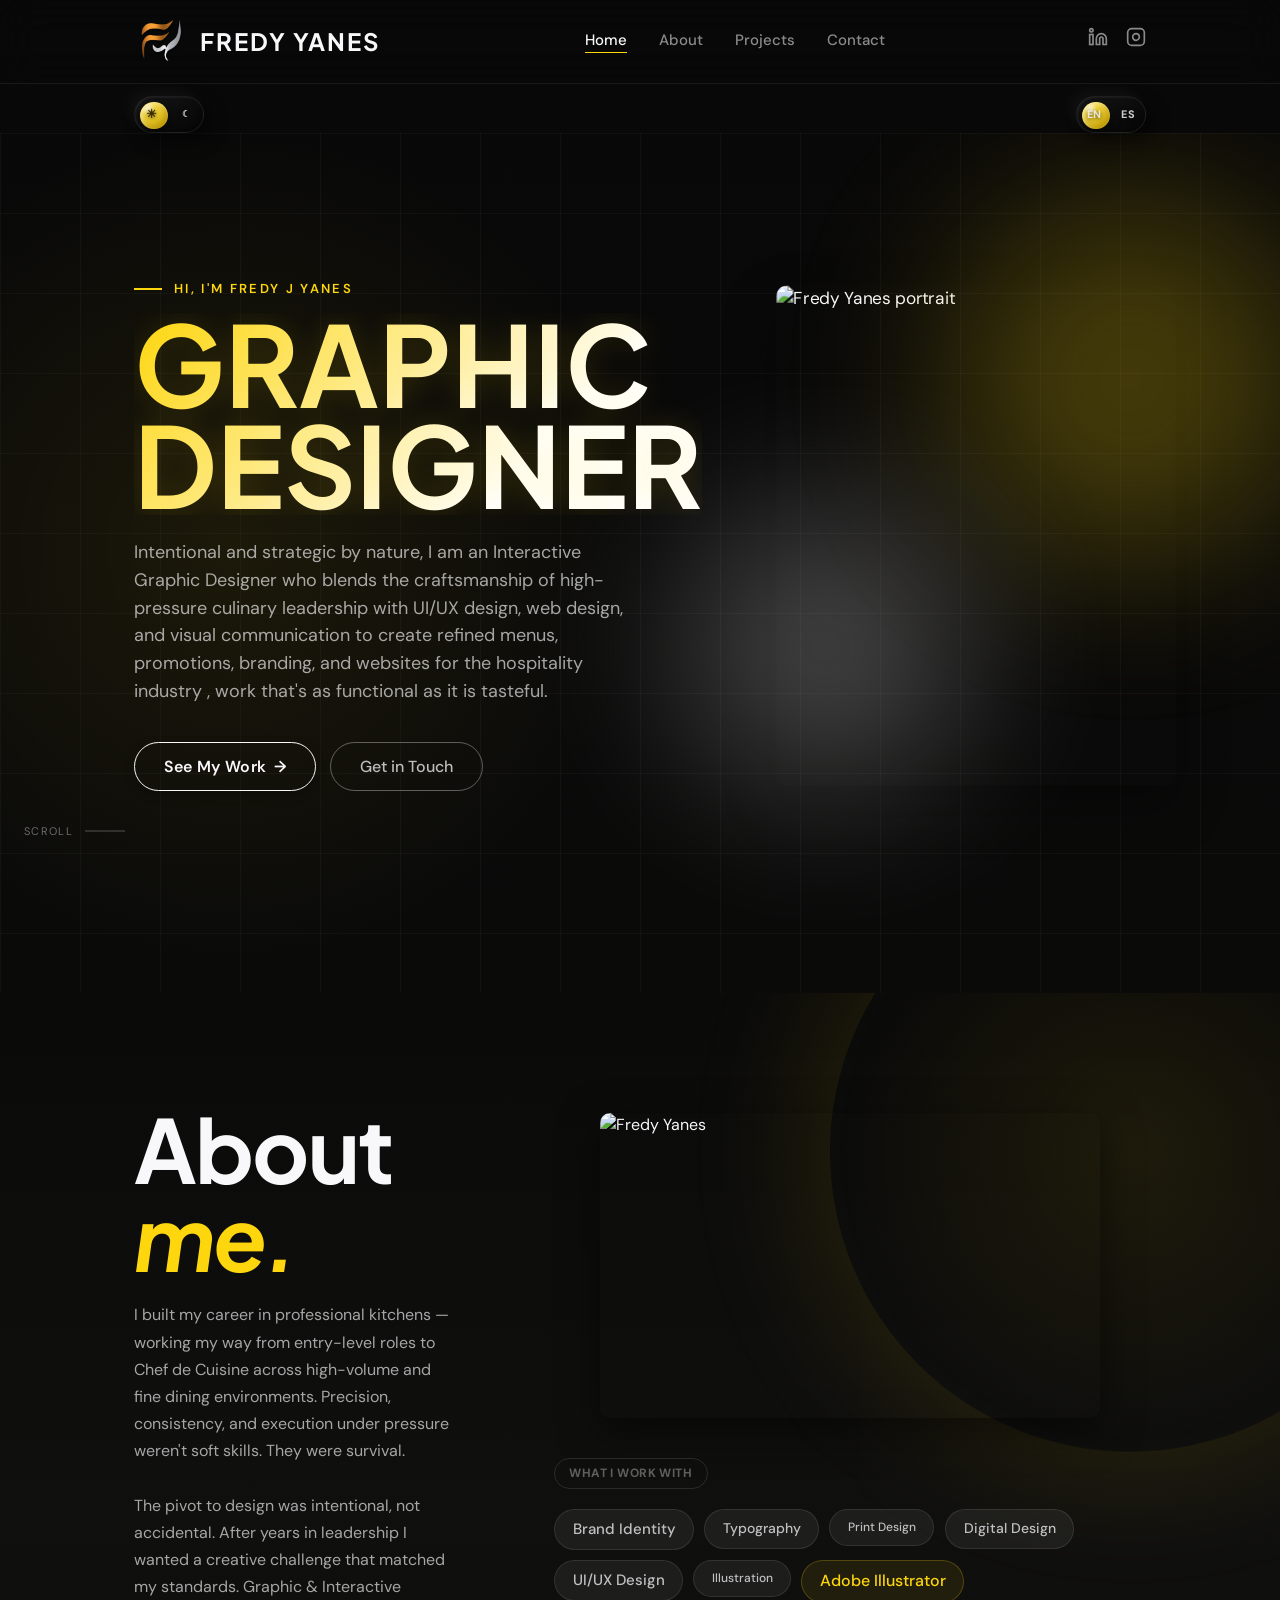
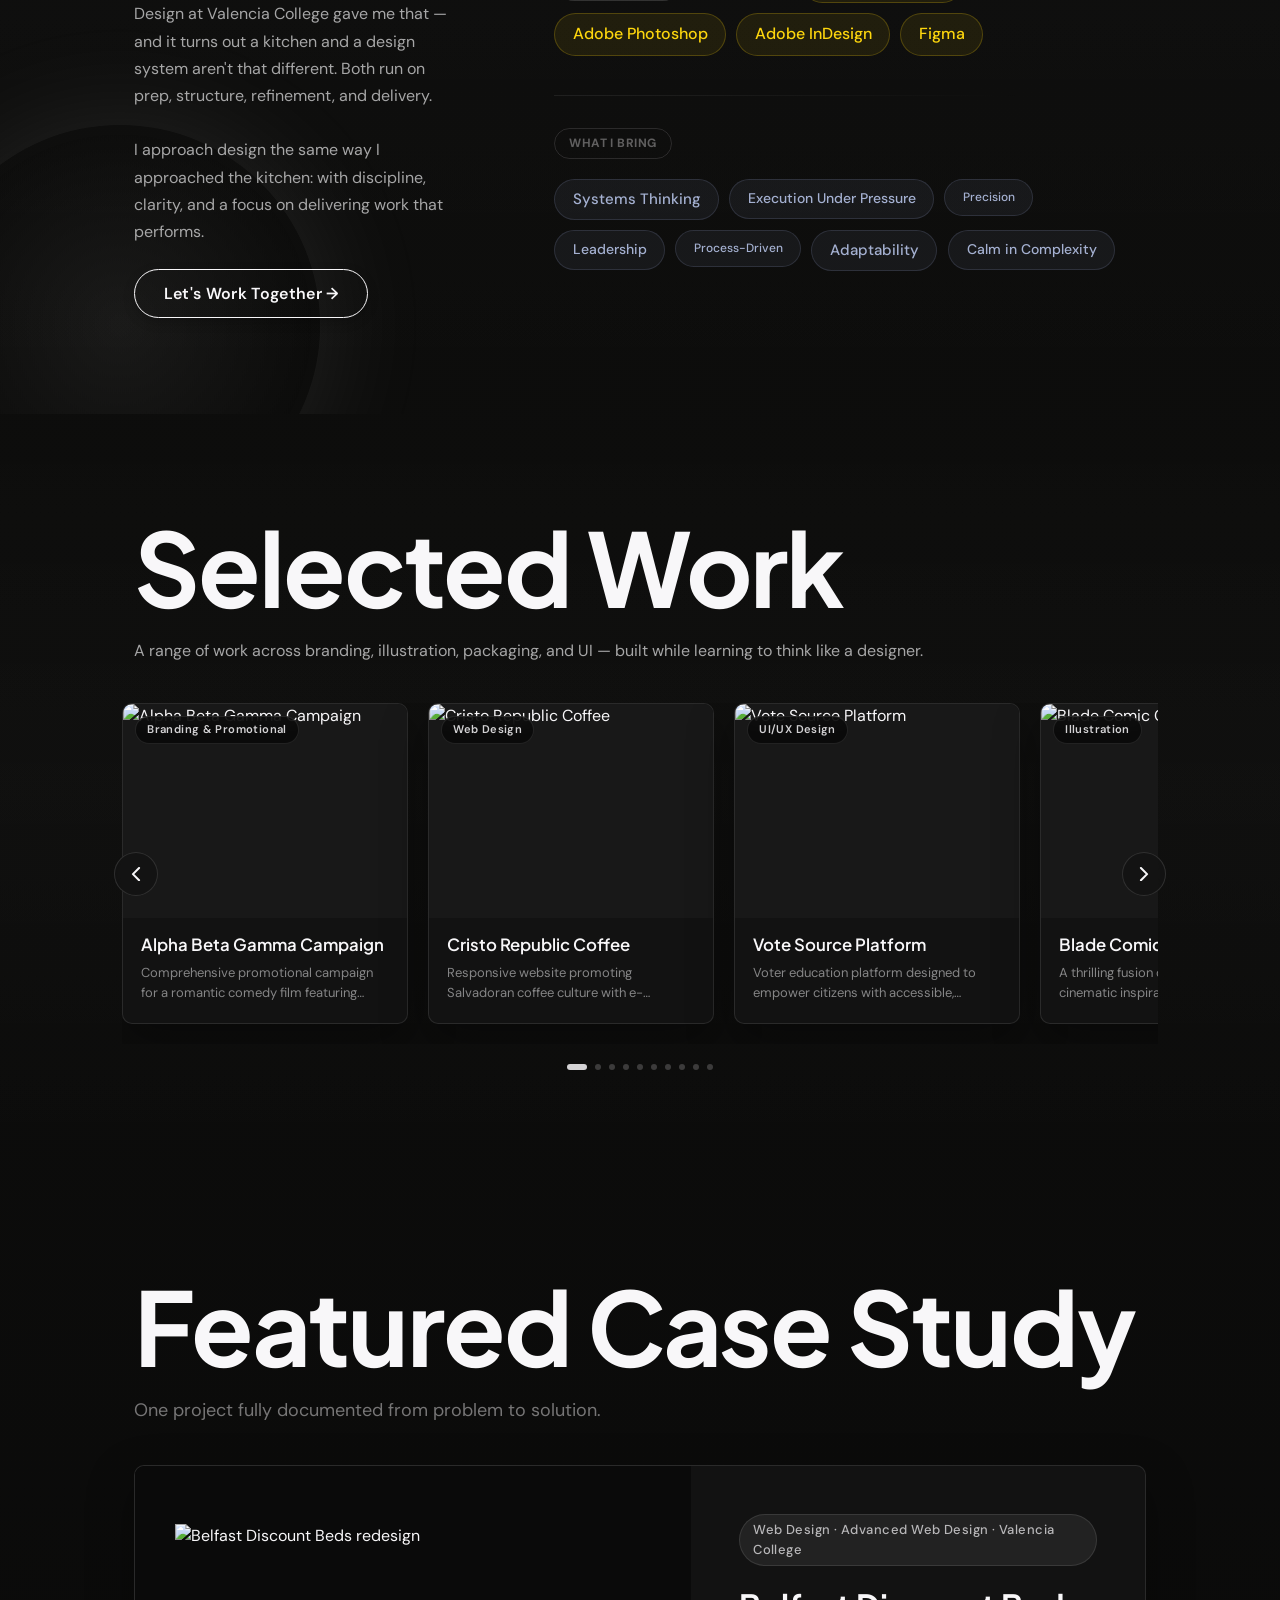
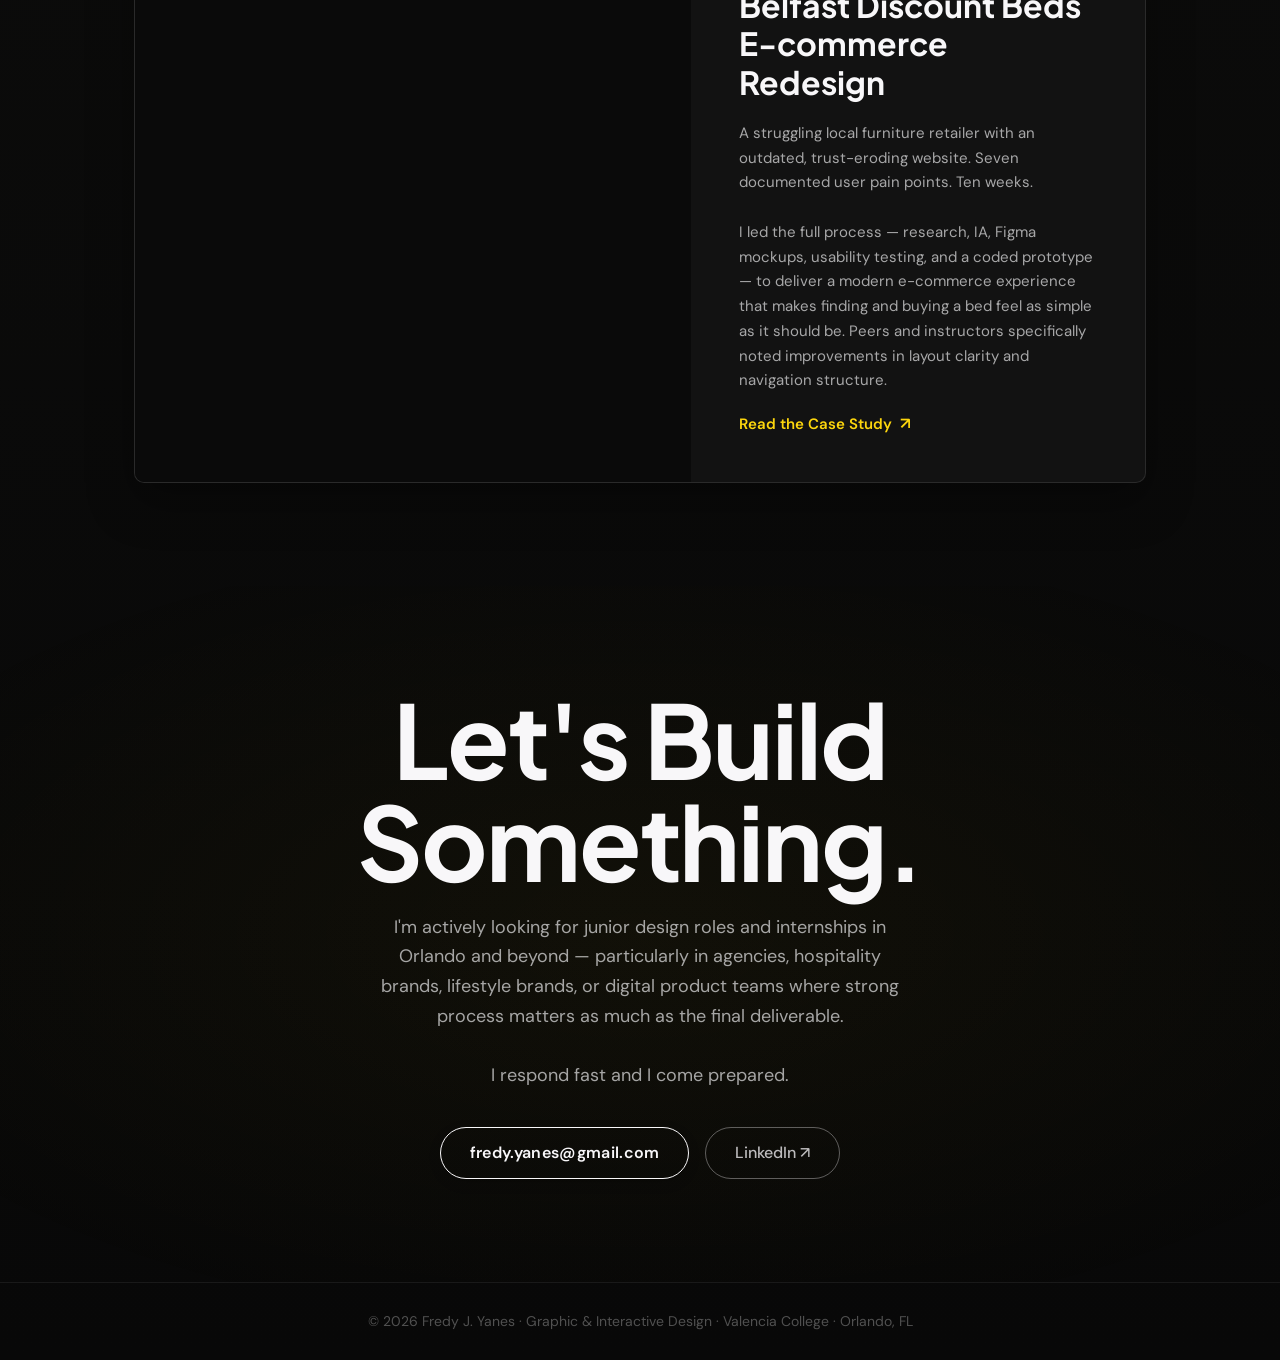
==== index.html @ b04d85e9 "Initial commit" ====
<!DOCTYPE html>
<html lang="en">
<head>
  <meta charset="UTF-8">
  <meta name="viewport" content="width=device-width, initial-scale=1.0">
  <title>Fredy J Yanes – Graphic Designer Portfolio</title>
  <link rel="preconnect" href="https://fonts.googleapis.com">
  <link rel="preconnect" href="https://fonts.gstatic.com" crossorigin>
  <link href="https://fonts.googleapis.com/css2?family=DM+Sans:ital,opsz,wght@0,9..40,100..1000;1,9..40,100..1000&family=Plus+Jakarta+Sans:wght@400;500;600;700&display=swap" rel="stylesheet">
  <link rel="stylesheet" href="style.css">
</head>
<body>
  <div id="app">

    <!-- ===== NAVIGATION ===== -->
    <nav id="main-nav">
      <div class="nav-container">
        <a href="#home" id="logo-btn" class="logo-brand" aria-label="Fredy J Yanes home">
          <img src="images/logo.png" alt="Fredy J Yanes logo">
          <span>Fredy Yanes</span>
        </a>
        <div class="desktop-nav">
          <button data-section="home" class="nav-link active">Home</button>
          <button data-section="about" class="nav-link">About</button>
          <button data-section="projects" class="nav-link">Projects</button>
          <button data-section="contact" class="nav-link">Contact</button>
        </div>
        <div class="nav-icons">
          <a href="https://www.linkedin.com/in/fredyyanes/" target="_blank" rel="noopener" aria-label="LinkedIn">
            <svg width="20" height="20" viewBox="0 0 24 24" fill="none" stroke="currentColor" stroke-width="2"><path d="M16 8a6 6 0 0 1 6 6v7h-4v-7a2 2 0 0 0-2-2 2 2 0 0 0-2 2v7h-4v-7a6 6 0 0 1 6-6z"/><rect x="2" y="9" width="4" height="12"/><circle cx="4" cy="4" r="2"/></svg>
          </a>
          <a href="https://instagram.com" target="_blank" rel="noopener" aria-label="Instagram">
            <svg width="20" height="20" viewBox="0 0 24 24" fill="none" stroke="currentColor" stroke-width="2"><rect x="2" y="2" width="20" height="20" rx="5" ry="5"/><path d="M16 11.37A4 4 0 1 1 12.63 8 4 4 0 0 1 16 11.37z"/><line x1="17.5" y1="6.5" x2="17.51" y2="6.5"/></svg>
          </a>
        </div>
        <button id="mobile-menu-btn" class="mobile-menu-btn" aria-label="Toggle menu">
          <span class="bar"></span><span class="bar"></span><span class="bar"></span>
        </button>
      </div>
      <div id="mobile-menu" class="mobile-menu hidden">
        <button data-section="home" class="mobile-link">Home</button>
        <button data-section="about" class="mobile-link">About</button>
        <button data-section="projects" class="mobile-link">Projects</button>
        <button data-section="contact" class="mobile-link">Contact</button>
      </div>
    </nav>

    <div class="sticky-controls" aria-label="Display settings">
      <button id="theme-toggle" class="theme-toggle" type="button" aria-label="Switch to light mode" aria-pressed="false">
        <span class="theme-icon theme-icon-sun" aria-hidden="true">☀</span>
        <span class="theme-icon theme-icon-moon" aria-hidden="true">☾</span>
      </button>
      <button id="language-toggle" class="language-toggle" type="button" aria-label="Cambiar a español" aria-pressed="false">
        <span class="lang-option lang-en">EN</span>
        <span class="lang-option lang-es">ES</span>
      </button>
    </div>

    <!-- ===== HERO SECTION ===== -->
    <section id="home" class="hero-section">
      <div class="hero-container">
        <div class="hero-text stagger">
          <p class="hero-greeting ">HI, I'M FREDY J YANES</p>
          <h1 class="hero-title ">GRAPHIC<br>DESIGNER</h1>
          <p class="hero-subtitle ">Intentional and strategic by nature, I am an Interactive Graphic Designer who blends the craftsmanship of high-pressure culinary leadership with UI/UX design, web design, and visual communication to create refined menus, promotions, branding, and websites for the hospitality industry , work that's as functional as it is tasteful.</p>
          <div class="hero-buttons ">
            <button class="btn-primary" data-section="projects">See My Work <span class="arrow">→</span></button>
            <button class="btn-secondary" data-section="contact">Get in Touch</button>
          </div>
        </div>

        <div class="hero-image-wrapper">
          <div class="hero-image-frame">
            <img src="https://i.pinimg.com/736x/87/98/06/879806fc557020dca21ae20b62e42371.jpg" alt="Fredy Yanes portrait" class="hero-image parallax-hero">
          </div>
          <div class="hero-deco deco-1"></div>
          <div class="hero-deco deco-2"></div>
        </div>
      </div>
      <div class="scroll-cue">
        <span>scroll</span>
        <div class="scroll-line"></div>
      </div>
    </section>

    <!-- ===== ABOUT SECTION ===== -->
    <section id="about" class="about-section">
      <div class="about-bg-layer layer-1" aria-hidden="true"></div>
      <div class="about-bg-layer layer-2" aria-hidden="true"></div>

      <div class="container about-inner">
        <div class="about-left">
          <h2 class="section-title about-title">About<br><em>me.</em></h2>
          <p class="about-text">I built my career in professional kitchens — working my way from entry-level roles to Chef de Cuisine across high-volume and fine dining environments. Precision, consistency, and execution under pressure weren't soft skills. They were survival.<br><br>The pivot to design was intentional, not accidental. After years in leadership I wanted a creative challenge that matched my standards. Graphic & Interactive Design at Valencia College gave me that — and it turns out a kitchen and a design system aren't that different. Both run on prep, structure, refinement, and delivery.<br><br>I approach design the same way I approached the kitchen: with discipline, clarity, and a focus on delivering work that performs.</p>
          <button class="btn-primary about-cta" data-section="contact">Let's Work Together →</button>
        </div>

        <div class="about-right">
          <!-- New photo added here -->
          <div class="about-photo-wrap">
            <img src="https://i.pinimg.com/736x/60/a0/b9/60a0b9303a64800e0d07b46843311a18.jpg" alt="Fredy Yanes" class="about-photo">
          </div>

          <div class="skills-block" id="tech-skills-block">
            <h3 class="skills-heading">
              <span class="skills-label">What I Work With</span>
            </h3>
            <div class="skills-cloud" id="tech-cloud">
              <span class="tag tag--lg" style="--d:0">Brand Identity</span>
              <span class="tag tag--md" style="--d:1">Typography</span>
              <span class="tag tag--sm" style="--d:2">Print Design</span>
              <span class="tag tag--md" style="--d:3">Digital Design</span>
              <span class="tag tag--lg" style="--d:4">UI/UX Design</span>
              <span class="tag tag--sm" style="--d:5">Illustration</span>
              <span class="tag tag--accent" style="--d:6">Adobe Illustrator</span>
              <span class="tag tag--accent" style="--d:7">Adobe Photoshop</span>
              <span class="tag tag--accent" style="--d:8">Adobe InDesign</span>
              <span class="tag tag--accent" style="--d:9">Figma</span>
            </div>
          </div>

          <div class="skills-divider"></div>

          <div class="skills-block" id="soft-skills-block">
            <h3 class="skills-heading">
              <span class="skills-label">What I Bring</span>
            </h3>
            <div class="skills-cloud" id="soft-cloud">
              <span class="tag tag--soft tag--lg" style="--d:0">Systems Thinking</span>
              <span class="tag tag--soft tag--md" style="--d:1">Execution Under Pressure</span>
              <span class="tag tag--soft tag--sm" style="--d:2">Precision</span>
              <span class="tag tag--soft tag--md" style="--d:3">Leadership</span>
              <span class="tag tag--soft tag--sm" style="--d:4">Process-Driven</span>
              <span class="tag tag--soft tag--lg" style="--d:5">Adaptability</span>
              <span class="tag tag--soft tag--md" style="--d:6">Calm in Complexity</span>
            </div>
          </div>
        </div>
      </div>
    </section>

    <!-- ===== MORE PROJECTS SLIDER ===== -->
    <section id="more-projects" class="more-projects-section">
      <div class="container">
        <div class="more-header">
          <h2 class="section-title">Selected Work</h2>
          <p class="more-subtitle">A range of work across branding, illustration, packaging, and UI — built while learning to think like a designer.</p>
        </div>
        <div class="slider-wrapper">
          <button id="slider-prev" class="slider-arrow prev" aria-label="Scroll left">
            <svg width="14" height="14" viewBox="0 0 7 12" fill="none"><path d="M6.12425 11.3736L0.874892 6.12425L6.12425 0.874892" stroke="currentColor" stroke-width="1.75" stroke-linecap="round" stroke-linejoin="round"/></svg>
          </button>
          <div id="slider" class="slider"></div>
          <button id="slider-next" class="slider-arrow next" aria-label="Scroll right">
            <svg width="14" height="14" viewBox="0 0 7 12" fill="none"><path d="M0.874892 11.3736L6.12425 6.12425L0.874892 0.874892" stroke="currentColor" stroke-width="1.75" stroke-linecap="round" stroke-linejoin="round"/></svg>
          </button>
        </div>
        <div id="slider-dots" class="slider-dots"></div>
      </div>
    </section>

    <!-- ===== FEATURED PROJECT ===== -->
    <section id="projects" class="featured-section">
      <div class="container">
        <div class="featured-header">
          <h2 class="section-title">Featured Case Study</h2>
          <p class="featured-subtitle">One project fully documented from problem to solution.</p>
        </div>
        <div class="featured-card">
          <div class="featured-image">
            <img src="https://cdn.myportfolio.com/3b674604-b9ac-4701-bc24-d881b2abd8fb/c2b02629-40fe-4a4d-b185-cddba0625d0e_rw_1920.jpg?h=7a38bbbe6a01d509242cad57711c9619" alt="Belfast Discount Beds redesign" class="featured-img">
          </div>
          <div class="featured-info">
            <span class="badge">Web Design · Advanced Web Design · Valencia College</span>
            <h3 class="project-title">Belfast Discount Beds<br>E-commerce Redesign</h3>
            <p class="project-desc">A struggling local furniture retailer with an outdated, trust-eroding website. Seven documented user pain points. Ten weeks.<br><br>I led the full process — research, IA, Figma mockups, usability testing, and a coded prototype — to deliver a modern e-commerce experience that makes finding and buying a bed feel as simple as it should be. Peers and instructors specifically noted improvements in layout clarity and navigation structure.</p>
            <button id="view-project-btn" class="view-project-link">Read the Case Study <span class="external-icon">↗</span></button>
          </div>
        </div>
      </div>
    </section>

    <!-- ===== CONTACT ===== -->
    <section id="contact" class="contact-section">
      <div class="container contact-content">
        <h2 class="section-title">Let's Build Something.</h2>
        <p class="contact-text">I'm actively looking for junior design roles and internships in Orlando and beyond — particularly in agencies, hospitality brands, lifestyle brands, or digital product teams where strong process matters as much as the final deliverable.<br><br>I respond fast and I come prepared.</p>
        <div class="contact-buttons">
          <a href="mailto:fredy.yanes@gmail.com" class="btn-primary">fredy.yanes@gmail.com</a>
          <a href="https://www.linkedin.com/in/fredyyanes/" target="_blank" rel="noopener" class="btn-secondary">LinkedIn ↗</a>
        </div>
      </div>
    </section>

    <!-- ===== FOOTER ===== -->
    <footer class="footer">
      <p>© 2026 Fredy J. Yanes · Graphic & Interactive Design · Valencia College · Orlando, FL</p>
    </footer>
  </div>

  <!-- ===== MORE PROJECTS MODAL ===== -->
  <div id="project-modal" class="modal-overlay hidden">
    <div class="modal-content">
      <button id="modal-close" class="modal-close" aria-label="Close modal">✕</button>
      <img id="modal-image" src="" alt="" class="modal-image">
      <div class="modal-body">
        <span id="modal-category" class="badge"></span>
        <h2 id="modal-title" class="modal-title"></h2>
        <p id="modal-description" class="modal-desc"></p>
        <div id="modal-details" class="modal-details"></div>
      </div>
    </div>
  </div>

  <!-- ===== PROJECT DETAIL (Case Study) ===== -->
  <div id="project-detail" class="detail-overlay hidden">
    <div class="detail-container">
      <nav id="detail-nav" class="detail-nav">
        <div class="detail-nav-inner">
          <button id="detail-back" class="detail-back">
            <svg width="16" height="16" viewBox="0 0 24 24" fill="none" stroke="currentColor" stroke-width="2.5"><path d="M19 12H5M12 5l-7 7 7 7"/></svg>
            Back
          </button>
          <div class="detail-nav-links" id="detail-nav-links">
            <button class="detail-nav-btn active" data-detail-section="overview">Overview</button>
            <button class="detail-nav-btn" data-detail-section="problem">Problem</button>
            <button class="detail-nav-btn" data-detail-section="research">Research</button>
            <button class="detail-nav-btn" data-detail-section="users">Users</button>
            <button class="detail-nav-btn" data-detail-section="roles">Roles</button>
            <button class="detail-nav-btn" data-detail-section="scope">Scope</button>
            <button class="detail-nav-btn" data-detail-section="process">Process</button>
            <button class="detail-nav-btn" data-detail-section="outcome">Outcome</button>
          </div>
          <div class="detail-nav-right">
            <div class="detail-progress-wrap">
              <div class="detail-progress-bar" id="detail-progress-bar"></div>
            </div>
            <button id="detail-mobile-menu-btn" class="detail-hamburger" aria-label="Toggle menu">
              <span></span><span></span><span></span>
            </button>
          </div>
        </div>
        <div id="detail-mobile-menu" class="detail-mobile-menu hidden">
          <button data-detail-section="overview" class="detail-mobile-link">Overview</button>
          <button data-detail-section="problem" class="detail-mobile-link">Problem</button>
          <button data-detail-section="research" class="detail-mobile-link">Research</button>
          <button data-detail-section="users" class="detail-mobile-link">Users & Audience</button>
          <button data-detail-section="roles" class="detail-mobile-link">Roles & Responsibilities</button>
          <button data-detail-section="scope" class="detail-mobile-link">Scope & Constraints</button>
          <button data-detail-section="process" class="detail-mobile-link">Process & Actions</button>
          <button data-detail-section="outcome" class="detail-mobile-link">Outcome & Takeaways</button>
        </div>
      </nav>
      <main id="detail-main" class="detail-main"></main>
      <button id="scroll-top-btn" class="scroll-top-btn hidden" aria-label="Scroll to top">↑</button>
    </div>
  </div>

  <!-- ===== LIGHTBOX ===== -->
  <div id="lightbox" class="lightbox hidden">
    <button id="lightbox-close" class="lightbox-close" aria-label="Close lightbox">✕</button>
    <img id="lightbox-img" src="" alt="">
    <p class="lightbox-hint">Click outside or press ESC to close</p>
  </div>

  <script src="script.js"></script>
</body>
</html>
---- style.css ----
/* ============================================================
   RESET & BASE
   ============================================================ */
*, *::before, *::after { box-sizing: border-box; margin: 0; padding: 0; }
html { scroll-behavior: smooth; }
body {
  --text: #f8f7f9;
  --muted: rgba(248,247,249,0.65);
  --muted-soft: rgba(248,247,249,0.55);
  --muted-faint: rgba(248,247,249,0.35);
  --accent: #FDD60D;
  font-family: 'DM Sans', sans-serif;
  background: #080808;
  color: #f8f7f9;
  line-height: 1.55;
  overflow-x: hidden;
  transition: background 0.3s ease, color 0.3s ease;
}
img { max-width: 100%; height: auto; display: block; }
button { cursor: pointer; font-family: inherit; background: none; border: none; color: inherit; }
a { color: inherit; text-decoration: none; }
.hidden { display: none !important; }
.container { max-width: 1060px; margin: 0 auto; padding: 0 24px; }

/* ============================================================
   TYPOGRAPHY
   ============================================================ */
.section-title {
  font-family: 'Plus Jakarta Sans', sans-serif;
  font-size: clamp(2.75rem, 8vw, 6.5rem);
  font-weight: 700;
  letter-spacing: -0.02em;
  line-height: 1;
  margin-bottom: 1.25rem;
}

/* ============================================================
   BUTTONS
   ============================================================ */
.btn-primary {
  display: inline-flex; align-items: center; gap: 0.5rem;
  border: 1.5px solid #f8f7f9; border-radius: 100px;
  padding: 0.8rem 1.8rem; font-size: 1rem; font-weight: 600;
  letter-spacing: 0.02em;
  transition: all 0.3s cubic-bezier(0.23, 1, 0.32, 1);
  box-shadow: 0 4px 12px rgba(0,0,0,0.2);
}
.btn-primary:hover {
  background: #FDD60D; color: #080808; border-color: #FDD60D;
  transform: translateY(-2px);
  box-shadow: 0 8px 24px rgba(253, 214, 13, 0.25);
}
.btn-secondary {
  display: inline-flex; align-items: center; gap: 0.5rem;
  border: 1.5px solid rgba(248,247,249,0.35); border-radius: 100px;
  padding: 0.8rem 1.8rem; font-size: 1rem; font-weight: 500;
  color: rgba(248,247,249,0.75);
  transition: all 0.3s cubic-bezier(0.23, 1, 0.32, 1);
}
.btn-secondary:hover {
  border-color: #f8f7f9; color: #f8f7f9;
  transform: translateY(-1px);
  box-shadow: 0 8px 24px rgba(255,255,255,0.08);
}

.glow {
  --glow-line-color: #fff;
  --glow-line-thickness: 2px;
  --glow-line-length: 20;
  --glow-blur-color: #fff;
  --glow-blur-size: 10px;
  --animation-speed: 1200ms;
  --container-offset: 100px;
  --glow-outset: 2px;
  --glow-outset-double: 4px;
  position: relative;
  overflow: visible;
}

.glow-container {
  pointer-events: none;
  position: absolute;
  inset: calc(var(--container-offset) / -2);
  width: calc(100% + var(--container-offset));
  height: calc(100% + var(--container-offset));
  opacity: 0;
  overflow: visible;
}

.glow-blur,
.glow-line {
  width: calc(100% - var(--container-offset) + var(--glow-outset-double));
  height: calc(100% - var(--container-offset) + var(--glow-outset-double));
  x: calc((var(--container-offset) / 2) - var(--glow-outset));
  y: calc((var(--container-offset) / 2) - var(--glow-outset));
  fill: transparent;
  stroke: black;
  stroke-width: 5px;
  stroke-dasharray: var(--glow-line-length) calc(50 - var(--glow-line-length));
}

.glow-blur {
  filter: blur(var(--glow-blur-size));
  stroke: var(--glow-blur-color);
  stroke-width: calc(var(--glow-blur-size) * 0.8);
}

.glow-line {
  stroke: var(--glow-line-color);
  stroke-width: var(--glow-line-thickness);
}

.glow:is(:hover, :focus) .glow-blur,
.glow:is(:hover, :focus) .glow-line,
.glow:focus-visible .glow-blur,
.glow:focus-visible .glow-line {
  stroke-dashoffset: -80px;
  transition: stroke-dashoffset var(--animation-speed) ease-in, stroke-dasharray var(--animation-speed) ease-in;
}

.glow:is(:hover, :focus) .glow-container,
.glow:focus-visible .glow-container {
  animation: glow-visibility var(--animation-speed) ease-in;
}

@keyframes glow-visibility {
  0%, 100% { opacity: 0; }
  25%, 75% { opacity: 1; }
}

/* ============================================================
   NAVIGATION (glassmorphism + shrink on scroll)
   ============================================================ */
#main-nav {
  position: sticky; top: 0; z-index: 1000;
  background: rgba(8,8,8,0.75);
  backdrop-filter: blur(20px) saturate(180%);
  -webkit-backdrop-filter: blur(20px) saturate(180%);
  border-bottom: 1px solid rgba(255,255,255,0.07);
  transition: padding 0.35s cubic-bezier(0.23, 1, 0.32, 1),
              background 0.35s;
  padding: 0.9rem 0;
}
#main-nav.nav-scrolled {
  padding: 0.4rem 0;
  background: rgba(8,8,8,0.9);
  box-shadow: 0 4px 20px rgba(0,0,0,0.3);
}
.nav-container {
  display: flex; align-items: center; justify-content: space-between;
  max-width: 1060px; margin: 0 auto; padding: 0 24px;
}
.logo-brand {
  display: inline-flex; align-items: center; gap: 0.75rem;
  color: #f8f7f9; transition: transform 0.25s ease;
}
.logo-brand:hover { transform: translateY(-1px); }
.logo-brand img {
  width: 54px; height: 54px; object-fit: contain;
  border-radius: 0.35rem; padding: 2px;
  background: transparent;
}
.logo-brand span {
  font-size: 1.5rem; font-weight: 700; letter-spacing: 0.08em;
  text-transform: uppercase;
  font-family: 'Plus Jakarta Sans', sans-serif;
  color: #f8f7f9;
  transition: font-size 0.35s;
}
.nav-scrolled .logo-brand span { font-size: 1.4rem; }
.desktop-nav { display: flex; gap: 2rem; }
.nav-link {
  font-size: 0.9375rem; font-weight: 500;
  color: rgba(248,247,249,0.55);
  transition: color 0.25s;
  padding-bottom: 2px;
  border-bottom: 1.5px solid transparent;
}
.nav-link:hover { color: rgba(248,247,249,0.9); }
.nav-link.active { color: #f8f7f9; border-bottom-color: #FDD60D; }
.nav-icons { display: flex; gap: 1.1rem; align-items: center; }
.nav-icons a { color: rgba(248,247,249,0.55); transition: color 0.25s; }
.nav-icons a:hover { color: #f8f7f9; }

.sticky-controls {
  position: sticky;
  top: 4.25rem;
  z-index: 990;
  max-width: 1060px;
  margin: 0 auto;
  padding: 0.75rem 24px 0;
  display: flex;
  justify-content: space-between;
  pointer-events: none;
}

.theme-toggle,
.language-toggle {
  position: relative;
  width: 3.2rem;
  height: 1.75rem;
  border-radius: 100px;
  border: 1px solid rgba(248,247,249,0.18);
  background: rgba(248,247,249,0.08);
  color: #f8f7f9;
  display: inline-flex;
  align-items: center;
  justify-content: space-between;
  padding: 0 0.45rem;
  transition: border-color 0.25s, background 0.25s, color 0.25s;
  pointer-events: auto;
  box-shadow: 0 8px 24px rgba(0,0,0,0.18);
}
.theme-toggle::after,
.language-toggle::after {
  content: '';
  position: absolute;
  top: 3px;
  left: 3px;
  width: calc(1.75rem - 6px);
  height: calc(1.75rem - 6px);
  border-radius: 50%;
  background: #FDD60D;
  box-shadow: 0 4px 14px rgba(253,214,13,0.35);
  transition: transform 0.25s ease, background 0.25s ease;
}
.theme-toggle:hover,
.language-toggle:hover {
  border-color: rgba(253,214,13,0.5);
  background: rgba(253,214,13,0.12);
}
.theme-icon,
.lang-option {
  position: relative;
  z-index: 1;
  font-size: 0.72rem;
  font-weight: 700;
  line-height: 1;
}
.theme-icon-moon {
  font-size: 0.58rem;
}
.language-toggle {
  width: 3.65rem;
}
.language-toggle::after {
  width: calc(1.82rem - 6px);
}
.lang-option {
  font-size: 0.68rem;
  letter-spacing: 0.04em;
}
.language-toggle.is-spanish::after {
  transform: translateX(1.82rem);
}

.mobile-menu-btn { display: none; flex-direction: column; gap: 5px; padding: 4px; border-radius: 6px; }
.mobile-menu-btn .bar { width: 22px; height: 1.5px; background: #f8f7f9; transition: all 0.3s; display: block; }
.mobile-menu { background: rgba(8,8,8,0.97); border-top: 1px solid rgba(255,255,255,0.07); padding: 0.5rem 0 1rem; }
.mobile-link { display: block; width: 100%; text-align: left; padding: 0.75rem 24px; font-size: 1rem; font-weight: 500; color: rgba(248,247,249,0.65); border-bottom: 1px solid rgba(255,255,255,0.06); transition: color 0.2s, padding-left 0.2s; }
.mobile-link:hover { color: #FDD60D; padding-left: 30px; }

@media (max-width: 768px) {
  .desktop-nav, .nav-icons { display: none; }
  .mobile-menu-btn { display: flex; }
  .logo-brand span { font-size: 0.9rem; }
  .logo-brand img { width: 48px; height: 48px; }
}

/* ============================================================
   HERO – full viewport + moving grid background + advanced parallax
   ============================================================ */
.hero-section {
  min-height: 100vh;
  display: flex;
  flex-direction: column;
  justify-content: center;
  position: relative;
  overflow: hidden;
  padding-bottom: 2rem;
}

/* Moving grid background */
.hero-section::before {
  content: '';
  position: absolute;
  inset: 0;
  background-image:
    linear-gradient(rgba(255,255,255,0.03) 1px, transparent 1px),
    linear-gradient(90deg, rgba(255,255,255,0.03) 1px, transparent 1px);
  background-size: 80px 80px;
  animation: gridMove 25s linear infinite;
  pointer-events: none;
  z-index: 0;
}
@keyframes gridMove {
  0% { transform: translate(0, 0); }
  100% { transform: translate(80px, 80px); }
}

.hero-container {
  position: relative;
  z-index: 2;
  max-width: 1060px;
  margin: 0 auto;
  padding: 0 24px;
  display: grid;
  grid-template-columns: 1fr 420px;
  gap: 4rem;
  align-items: center;
}

/* Text */
.hero-text { position: relative; z-index: 3; }

.hero-greeting {
  font-size: 0.8125rem; font-weight: 600;
  letter-spacing: 0.18em; text-transform: uppercase;
  color: #FDD60D;
  margin-bottom: 0.875rem;
  display: flex; align-items: center; gap: 0.75rem;
}
.hero-greeting::before {
  content: '';
  display: inline-block; width: 28px; height: 1.5px; background: #FDD60D;
}

.hero-title {
  font-family: 'Plus Jakarta Sans', sans-serif;
  font-size: clamp(4rem, 10vw, 7rem);
  line-height: 0.9;
  font-weight: 700;
  letter-spacing: -0.03em;
  margin-bottom: 1.5rem;
  background: linear-gradient(135deg, #FDD60D 0%, #fff 70%);
  -webkit-background-clip: text;
  -webkit-text-fill-color: transparent;
  background-clip: text;
  text-shadow: 0 0 30px rgba(253,214,13,0.15);
  overflow: hidden;
  transform: translateX(0);
  will-change: transform;
  transition: transform 0.05s ease-out;
}

.hero-subtitle {
  font-size: 1.125rem;
  color: rgba(248,247,249,0.55);
  margin-bottom: 2.25rem;
  font-weight: 400;
  max-width: 500px;
}

.hero-buttons { display: flex; flex-wrap: wrap; gap: 0.875rem; }

/* Hero image wrapper with parallax */
.hero-image-wrapper {
  position: relative;
  display: flex;
  align-items: center;
  justify-content: center;
  z-index: 2;
}
.hero-image-frame {
  width: 100%;
  max-width: 380px;
  border-radius: 20px;
  overflow: visible;
}
.hero-image {
  width: 100%;
  aspect-ratio: 4 / 5;
  object-fit: cover;
  object-position: center 15%;
  border-radius: 20px;
  display: block;
  transform: scale(1.08);
  transition: transform 0.2s ease-out;
  will-change: transform;
  box-shadow: 0 25px 50px -12px rgba(0, 0, 0, 0.6);
}

/* Decorative blobs – now parallax layers */
.hero-deco {
  position: absolute;
  border-radius: 50%;
  pointer-events: none;
  filter: blur(80px);
  opacity: 0.25;
  will-change: transform;
  transition: opacity 0.3s ease;
}
.deco-1 {
  width: 350px; height: 350px;
  background: #FDD60D;
  top: -100px; right: -120px;
  box-shadow: 0 0 120px rgba(253, 214, 13, 0.4);
}
.deco-2 {
  width: 280px; height: 280px;
  background: #f8f7f9;
  bottom: -20px; left: -80px;
  box-shadow: 0 0 100px rgba(248, 247, 249, 0.3);
}

/* scroll cue – golden accent */
.scroll-cue {
  display: flex; align-items: center; gap: 0.75rem;
  margin-top: 2rem;
  padding-left: 24px;
  color: rgba(248,247,249,0.4);
  font-size: 0.6875rem; letter-spacing: 0.12em; text-transform: uppercase;
  z-index: 3;
}
.scroll-line {
  width: 40px; height: 1.5px;
  background: rgba(248,247,249,0.15);
  position: relative; overflow: hidden;
}
.scroll-line::after {
  content: '';
  position: absolute; left: -100%; top: 0;
  width: 100%; height: 100%;
  background: #FDD60D;
  animation: scrollPulse 2s ease-in-out infinite;
}
@keyframes scrollPulse {
  0%   { left: -100%; }
  50%  { left: 0%; }
  100% { left: 100%; }
}

/* Stagger animations – smoother */
.stagger > * {
  opacity: 0;
  transform: translateY(30px);
  animation: revealStagger 0.9s cubic-bezier(0.23, 1, 0.32, 1) forwards;
}
.stagger > *:nth-child(1) { animation-delay: 0.1s; }
.stagger > *:nth-child(2) { animation-delay: 0.25s; }
.stagger > *:nth-child(3) { animation-delay: 0.4s; }
.stagger > *:nth-child(4) { animation-delay: 0.55s; }
.stagger > *:nth-child(5) { animation-delay: 0.7s; }

@keyframes revealStagger {
  to {
    opacity: 1;
    transform: translateY(0);
  }
}

/* H1 Sliding Animation on Scroll */
@keyframes slideIn {
  0% { transform: translateX(-100%); opacity: 0; }
  100% { transform: translateX(0); opacity: 1; }
}

@keyframes slideOut {
  0% { transform: translateX(0); opacity: 1; }
  100% { transform: translateX(100%); opacity: 0; }
}

@media (max-width: 820px) {
  .hero-container {
    grid-template-columns: 1fr;
    gap: 2rem;
    text-align: center;
  }
  .hero-greeting { justify-content: center; }
  .hero-buttons { justify-content: center; }
  .hero-title { font-size: clamp(3rem, 10vw, 5rem); }
  .hero-image-frame { max-width: 300px; margin: 0 auto; }
  .scroll-cue { justify-content: center; padding-left: 0; }
}

/* ============================================================
   ABOUT SECTION (unchanged except photo sizing)
   ============================================================ */
.about-section {
  position: relative;
  padding: 7rem 0 6rem;
  overflow: hidden;
}
.about-bg-layer {
  position: absolute;
  border-radius: 50%;
  pointer-events: none;
  will-change: transform;
  transition: opacity 0.3s ease;
}
.layer-1 {
  width: 600px; height: 600px;
  background: radial-gradient(circle, rgba(253,214,13,0.08) 0%, transparent 70%);
  top: -100px; right: -150px;
  box-shadow: 0 0 150px rgba(253, 214, 13, 0.15);
}
.layer-2 {
  width: 400px; height: 400px;
  background: radial-gradient(circle, rgba(248,247,249,0.06) 0%, transparent 70%);
  bottom: -80px; left: -80px;
  box-shadow: 0 0 120px rgba(248, 247, 249, 0.1);
}
.about-inner {
  display: grid;
  grid-template-columns: 340px 1fr;
  gap: 5rem;
  align-items: start;
  position: relative; z-index: 1;
}
.about-left { position: sticky; top: 100px; }
.about-title { font-size: clamp(3rem, 7vw, 5.5rem); line-height: 1; margin-bottom: 1.25rem; }
.about-title em { font-style: italic; color: #FDD60D; }
.about-text { font-size: 1rem; line-height: 1.7; color: rgba(248,247,249,0.6); max-width: 320px; }
.about-right { padding-top: 0.5rem; }

.about-photo-wrap { margin-bottom: 2.5rem; display: flex; justify-content: center; }
.about-photo {
  width: 500px;
  height: 305px;
  object-fit: cover;
  border-radius: 16px;
  box-shadow: 0 12px 40px rgba(0,0,0,0.5);
  transition: transform 0.3s, box-shadow 0.3s;
}
.about-photo:hover {
  transform: scale(1.02);
  box-shadow: 0 16px 48px rgba(253,214,13,0.15);
}

.skills-block { margin-bottom: 2.5rem; }
.skills-heading { display: flex; align-items: center; gap: 0.75rem; margin-bottom: 1.25rem; }
.skills-label {
  font-size: 0.75rem; font-weight: 700; letter-spacing: 0.14em; text-transform: uppercase;
  color: rgba(248,247,249,0.35); padding: 0.3rem 0.9rem;
  border: 1px solid rgba(248,247,249,0.12); border-radius: 100px;
}
.skills-divider { height: 1px; background: linear-gradient(90deg, rgba(255,255,255,0.08) 0%, transparent 80%); margin: 2rem 0; }
.skills-cloud { display: flex; flex-wrap: wrap; gap: 0.625rem; align-items: flex-start; }

.tag {
  display: inline-flex; align-items: center; padding: 0.5rem 1.1rem; border-radius: 100px;
  font-weight: 500; cursor: default;
  transition: transform 0.3s cubic-bezier(0.34,1.56,0.64,1), background 0.3s, border-color 0.3s, color 0.3s, box-shadow 0.3s;
  opacity: 0; transform: translateY(12px);
  animation: tagIn 0.4s cubic-bezier(0.34,1.56,0.64,1) forwards;
  animation-delay: calc(var(--d, 0) * 60ms + 200ms);
  will-change: transform;
}
@keyframes tagIn { to { opacity: 1; transform: translateY(0); } }
.tag:hover { transform: translateY(-4px) scale(1.05) !important; z-index: 2; box-shadow: 0 8px 20px rgba(0,0,0,0.3); }
.tag--sm  { font-size: 0.75rem; }
.tag--md  { font-size: 0.875rem; }
.tag--lg  { font-size: 0.9375rem; }
.tag:not(.tag--accent):not(.tag--soft) {
  background: rgba(248,247,249,0.06); border: 1px solid rgba(248,247,249,0.1); color: rgba(248,247,249,0.75);
}
.tag:not(.tag--accent):not(.tag--soft):hover { background: rgba(248,247,249,0.12); border-color: rgba(248,247,249,0.25); color: #f8f7f9; }
.tag--accent { background: rgba(253,214,13,0.08); border: 1px solid rgba(253,214,13,0.22); color: #FDD60D; }
.tag--accent:hover { background: rgba(253,214,13,0.18); border-color: rgba(253,214,13,0.5); }
.tag--soft { background: rgba(180,200,255,0.06); border: 1px solid rgba(180,200,255,0.14); color: rgba(200,215,255,0.8); }
.tag--soft:hover { background: rgba(180,200,255,0.12); border-color: rgba(180,200,255,0.3); color: #c8d7ff; }
.tag.floating {
  animation: tagIn 0.4s cubic-bezier(0.34,1.56,0.64,1) forwards,
             floatDrift var(--float-dur, 4s) ease-in-out var(--float-delay, 0s) infinite;
  animation-delay: calc(var(--d, 0) * 60ms + 200ms), calc(var(--float-delay, 0s));
}
@keyframes floatDrift { 0%, 100% { transform: translateY(0); } 50% { transform: translateY(-5px); } }
@media (max-width: 900px) { .about-inner { grid-template-columns: 1fr; gap: 3rem; } .about-left { position: static; } .about-text { max-width: 100%; } }

/* ============================================================
   FEATURED PROJECT – deeper shadows
   ============================================================ */
.featured-section { padding: 5rem 0 4rem; }
.featured-header { margin-bottom: 2.5rem; }
.featured-subtitle { font-size: 1.125rem; color: rgba(248,247,249,0.45); margin-top: 0.5rem; }
.featured-card {
  background: #141414;
  border-radius: 24px;
  border: 1px solid rgba(255,255,255,0.08);
  overflow: hidden;
  display: grid;
  grid-template-columns: 55% 45%;
  transition: border-color 0.3s, box-shadow 0.3s;
  box-shadow: 0 20px 40px rgba(0,0,0,0.3);
}
.featured-card:hover {
  border-color: rgba(255,255,255,0.18);
  box-shadow: 0 25px 50px rgba(0,0,0,0.4);
}
.featured-image { display: flex; align-items: center; justify-content: center; background: #0a0a0a; }
.featured-img {
  width: 476px;
  height: 500px;
  object-fit: cover;
  object-position: center top;
  display: block;
}
.featured-info { padding: 2.5rem; display: flex; flex-direction: column; justify-content: center; gap: 1.25rem; }
.badge {
  display: inline-block;
  background: rgba(248,247,249,0.07);
  border: 1px solid rgba(248,247,249,0.1);
  padding: 0.3rem 0.85rem; border-radius: 100px;
  font-size: 0.8125rem; font-weight: 500; width: fit-content; color: rgba(248,247,249,0.7);
}
.project-title { font-family: 'Plus Jakarta Sans', sans-serif; font-size: clamp(1.5rem, 3vw, 2rem); font-weight: 700; line-height: 1.2; }
.project-desc { color: rgba(248,247,249,0.6); font-size: 0.9375rem; line-height: 1.65; }
.view-project-link { display: inline-flex; align-items: center; gap: 0.5rem; font-size: 0.9375rem; font-weight: 600; color: #FDD60D; transition: gap 0.25s; }
.view-project-link:hover { gap: 0.85rem; }
.external-icon { font-size: 1.1em; }
@media (max-width: 768px) { .featured-card { grid-template-columns: 1fr; } .featured-img { width: 100%; height: auto; max-height: 500px; } .featured-info { padding: 1.75rem; } }

/* ============================================================
   MORE PROJECTS SLIDER
   ============================================================ */
.more-projects-section { padding: 4rem 0 5rem; }
.more-header { margin-bottom: 2.5rem; }
.more-subtitle { color: rgba(248,247,249,0.4); font-size: 1rem; margin-top: 0.5rem; }
.slider-wrapper { position: relative; margin: 0 -12px; }
.slider-arrow {
  position: absolute; top: 50%; transform: translateY(-50%); z-index: 10;
  width: 2.75rem; height: 2.75rem; border-radius: 50%;
  background: rgba(20,20,20,0.95); backdrop-filter: blur(10px);
  border: 1px solid rgba(255,255,255,0.12);
  display: flex; align-items: center; justify-content: center;
  transition: all 0.3s; color: #f8f7f9;
}
.slider-arrow:hover { background: rgba(253,214,13,0.12); border-color: rgba(253,214,13,0.4); color: #FDD60D; transform: translateY(-50%) scale(1.08); }
.slider-arrow.prev { left: -0.5rem; }
.slider-arrow.next { right: -0.5rem; }
.slider-arrow:disabled { opacity: 0; pointer-events: none; }
.slider { display: flex; gap: 1.25rem; overflow-x: auto; scroll-snap-type: x mandatory; scroll-behavior: smooth; padding: 0 12px 1rem; scrollbar-width: none; -ms-overflow-style: none; }
.slider::-webkit-scrollbar { display: none; }
.slider-card {
  flex: 0 0 272px; scroll-snap-align: start;
  background: #141414; border-radius: 16px; overflow: hidden;
  border: 1px solid rgba(255,255,255,0.07);
  transition: transform 0.35s cubic-bezier(0.34, 1.2, 0.64, 1), border-color 0.3s, box-shadow 0.3s;
  cursor: pointer;
  box-shadow: 0 10px 30px rgba(0,0,0,0.3);
}
.slider-card:hover {
  transform: translateY(-8px);
  border-color: rgba(255,255,255,0.2);
  box-shadow: 0 20px 50px rgba(0,0,0,0.5), 0 0 20px rgba(253,214,13,0.05);
}
.slider-card-image { position: relative; height: 228px; overflow: hidden; }
.slider-card-image img { width: 100%; height: 100%; object-fit: cover; transition: transform 0.6s; }
.slider-card:hover .slider-card-image img { transform: scale(1.08); }
.slider-card-category {
  position: absolute; top: 0.75rem; left: 0.75rem;
  background: rgba(8,8,8,0.82); backdrop-filter: blur(8px);
  color: rgba(248,247,249,0.85);
  padding: 0.25rem 0.7rem; border-radius: 100px;
  font-size: 0.7rem; font-weight: 600; letter-spacing: 0.04em;
  border: 1px solid rgba(255,255,255,0.1);
}
.slider-card-info { padding: 1rem 1.1rem 1.25rem; }
.slider-card-title { font-size: 1rem; font-weight: 600; line-height: 1.3; margin-bottom: 0.4rem; }
.slider-card-desc {
  font-size: 0.8125rem; color: rgba(248,247,249,0.5); line-height: 1.55;
  display: -webkit-box; -webkit-line-clamp: 3; -webkit-box-orient: vertical; overflow: hidden;
}
.slider-dots { display: flex; justify-content: center; gap: 0.5rem; margin-top: 1.25rem; }
.dot { width: 6px; height: 6px; border-radius: 50%; background: rgba(248,247,249,0.2); transition: all 0.3s; cursor: pointer; }
.dot.active { width: 20px; border-radius: 100px; background: rgba(248,247,249,0.85); }
@media (max-width: 768px) { .slider-arrow { display: none; } }

/* ============================================================
   CONTACT
   ============================================================ */
.contact-section { padding: 6rem 0; position: relative; overflow: hidden; }
.contact-section::before { content: ''; position: absolute; inset: 0; background: radial-gradient(ellipse 70% 60% at 50% 50%, rgba(253,214,13,0.04), transparent); pointer-events: none; }
.contact-content { text-align: center; position: relative; z-index: 1; }
.contact-text { font-size: 1.125rem; color: rgba(248,247,249,0.55); max-width: 520px; margin: 0 auto 2.25rem; line-height: 1.65; }
.contact-buttons { display: flex; justify-content: center; gap: 1rem; flex-wrap: wrap; }

/* ============================================================
   FOOTER
   ============================================================ */
.footer { border-top: 1px solid rgba(255,255,255,0.07); padding: 1.75rem 24px; text-align: center; color: rgba(248,247,249,0.3); font-size: 0.875rem; }

/* ============================================================
   MODAL, DETAIL, LIGHTBOX (unchanged)
   ============================================================ */
.modal-overlay {
  position: fixed; inset: 0; z-index: 2000;
  background: rgba(0,0,0,0.85); backdrop-filter: blur(8px);
  display: flex; align-items: center; justify-content: center; padding: 1rem;
}
.modal-content { background: #111; border-radius: 20px; max-width: 760px; width: 100%; max-height: 90vh; overflow-y: auto; border: 1px solid rgba(255,255,255,0.1); animation: modalIn 0.3s cubic-bezier(0.34,1.2,0.64,1); }
@keyframes modalIn { from { opacity:0; transform:scale(0.94) translateY(12px); } }
.modal-close { position: sticky; top: 1rem; float: right; margin-right: 1rem; z-index: 10; font-size: 1.25rem; background: rgba(255,255,255,0.08); border-radius: 50%; width: 2.25rem; height: 2.25rem; display: flex; align-items: center; justify-content: center; transition: background 0.2s; }
.modal-close:hover { background: rgba(255,255,255,0.16); }
.modal-image { width: 100%; max-height: none; object-fit: contain; }
.modal-body { padding: 1.75rem 2rem 2rem; }
.modal-title { font-family: 'Plus Jakarta Sans',sans-serif; font-size: 2rem; font-weight: 700; margin: 1rem 0 0.5rem; }
.modal-desc { color: rgba(248,247,249,0.7); font-size: 1rem; margin-bottom: 1.5rem; line-height: 1.65; }
.modal-details { color: rgba(248,247,249,0.65); }
.modal-details h3 { font-size: 1rem; font-weight: 600; margin: 1.25rem 0 0.4rem; color: #f8f7f9; }
.modal-details p { font-size: 0.9375rem; line-height: 1.65; }

/* detail overlay ... (keep existing detail styles from previous code, unchanged) */
/* I'll include them for completeness but they are the same as before */
.detail-overlay { position: fixed; inset: 0; z-index: 3000; background: #060606; overflow: hidden; display: flex; flex-direction: column; }
.detail-container { width: 100%; height: 100%; display: flex; flex-direction: column; overflow: hidden; }
.detail-nav { position: relative; z-index: 3100; flex-shrink: 0; background: rgba(6,6,6,0.95); backdrop-filter: blur(20px); border-bottom: 1px solid rgba(255,255,255,0.08); }
.detail-nav-inner { display: flex; align-items: center; justify-content: space-between; padding: 0 1.5rem; height: 52px; gap: 1rem; }
.detail-back { display: flex; align-items: center; gap: 0.5rem; font-size: 0.875rem; font-weight: 600; color: rgba(248,247,249,0.6); transition: color 0.2s; white-space: nowrap; flex-shrink: 0; }
.detail-back:hover { color: #FDD60D; }
.detail-nav-links { display: flex; align-items: center; overflow-x: auto; scrollbar-width: none; flex: 1; min-width: 0; }
.detail-nav-links::-webkit-scrollbar { display: none; }
.detail-nav-btn { flex-shrink: 0; padding: 0 1rem; height: 52px; font-size: 0.8125rem; font-weight: 500; color: rgba(248,247,249,0.45); transition: color 0.2s; white-space: nowrap; border-bottom: 2px solid transparent; margin-bottom: -1px; }
.detail-nav-btn:hover { color: rgba(248,247,249,0.85); }
.detail-nav-btn.active { color: #f8f7f9; border-bottom-color: #FDD60D; }
.detail-nav-right { display: flex; align-items: center; gap: 1rem; flex-shrink: 0; }
.detail-progress-wrap { width: 80px; height: 3px; background: rgba(255,255,255,0.08); border-radius: 100px; overflow: hidden; }
.detail-progress-bar { height: 100%; width: 0%; background: #FDD60D; border-radius: 100px; transition: width 0.1s; }
.detail-hamburger { display: none; flex-direction: column; gap: 4px; padding: 4px; border-radius: 6px; }
.detail-hamburger span { display: block; width: 20px; height: 1.5px; background: rgba(248,247,249,0.7); transition: all 0.25s; }
.detail-mobile-menu { background: rgba(10,10,10,0.98); border-top: 1px solid rgba(255,255,255,0.07); padding: 0.5rem 0; }
.detail-mobile-link { display: block; width: 100%; text-align: left; padding: 0.8rem 1.5rem; font-size: 0.9375rem; color: rgba(248,247,249,0.55); border-bottom: 1px solid rgba(255,255,255,0.05); transition: color 0.2s, padding-left 0.2s; }
.detail-mobile-link:hover { color: #FDD60D; padding-left: 2rem; }
.detail-mobile-link.active { color: #FDD60D; }
@media (max-width: 860px) { .detail-nav-links { display: none; } .detail-progress-wrap { display: none; } .detail-hamburger { display: flex; } }
.detail-main { flex: 1; overflow-y: auto; overflow-x: hidden; scroll-behavior: smooth; }
.detail-main section { max-width: 780px; margin: 0 auto; padding: 3.5rem 24px; border-bottom: 1px solid rgba(255,255,255,0.06); }
.detail-main section:last-child { border-bottom: none; }
.detail-main h1 { font-family: 'Plus Jakarta Sans', sans-serif; font-size: clamp(2.25rem, 6vw, 4rem); font-weight: 700; line-height: 1.1; letter-spacing: -0.03em; margin: 0.75rem 0 1rem; }
.detail-main h2 { font-family: 'Plus Jakarta Sans', sans-serif; font-size: clamp(1.75rem, 4vw, 2.5rem); font-weight: 700; letter-spacing: -0.02em; margin-bottom: 1.5rem; }
.detail-main h3 { font-size: 1rem; font-weight: 600; color: #f8f7f9; margin-bottom: 0.5rem; }
.detail-main p { color: rgba(248,247,249,0.65); font-size: 0.9375rem; line-height: 1.7; }
.detail-main ul li { color: rgba(248,247,249,0.65); font-size: 0.9375rem; line-height: 1.7; margin-bottom: 0.5rem; }
.detail-main a.btn-primary { font-size: 0.9375rem; }
.d-card { background: #111; border: 1px solid rgba(255,255,255,0.08); border-radius: 16px; padding: 1.5rem; }
.d-card + .d-card { margin-top: 0.875rem; }
.d-card-highlight { background: rgba(253,214,13,0.04); border-color: rgba(253,214,13,0.15); }
.d-grid-2 { display: grid; grid-template-columns: 1fr 1fr; gap: 0.875rem; }
.d-grid-4 { display: grid; grid-template-columns: repeat(4,1fr); gap: 0.875rem; }
.d-stack { display: flex; flex-direction: column; gap: 0.875rem; }
@media (max-width: 600px) { .d-grid-2, .d-grid-4 { grid-template-columns: 1fr; } }
.meta-item span.label { display: block; font-size: 0.6875rem; text-transform: uppercase; letter-spacing: 0.1em; color: rgba(248,247,249,0.35); margin-bottom: 0.2rem; }
.meta-item strong { font-size: 0.9375rem; font-weight: 600; }
.flip-card { perspective: 1200px; cursor: pointer; max-width: 680px; margin: 1.5rem auto; }
.flip-card-label { text-align: center; font-size: 0.75rem; letter-spacing: 0.1em; text-transform: uppercase; color: rgba(248,247,249,0.3); margin-bottom: 0.75rem; }
.flip-card-label span { color: #FDD60D; }
.flip-card-inner { position: relative; width: 100%; transition: transform 0.85s cubic-bezier(0.34, 1.2, 0.64, 1); transform-style: preserve-3d; }
.flip-card-inner.flipped { transform: rotateY(180deg); }
.flip-card-front, .flip-card-back { backface-visibility: hidden; width: 100%; }
.flip-card-back { position: absolute; top:0; left:0; transform: rotateY(180deg); }
.flip-side-label { font-size: 0.7rem; text-transform: uppercase; letter-spacing: 0.12em; color: rgba(248,247,249,0.4); margin-bottom: 0.5rem; font-weight: 600; }
.tab-bar { display: flex; border-bottom: 1px solid rgba(255,255,255,0.08); }
.tab-btn { flex: 1; padding: 0.9rem 0.5rem; text-align: center; font-size: 0.8125rem; font-weight: 500; color: rgba(248,247,249,0.4); border-bottom: 2px solid transparent; margin-bottom: -1px; transition: color 0.2s, border-color 0.2s; }
.tab-btn.active { color: #f8f7f9; border-bottom-color: #FDD60D; }
.tab-btn:hover:not(.active) { color: rgba(248,247,249,0.7); }
.tab-panel { padding: 1.5rem; }
.tab-panel.hidden { display: none; }
.step-num { display: inline-flex; align-items: center; justify-content: center; width: 28px; height: 28px; border-radius: 50%; background: rgba(253,214,13,0.1); border: 1px solid rgba(253,214,13,0.3); color: #FDD60D; font-size: 0.75rem; font-weight: 700; flex-shrink: 0; margin-right: 0.75rem; }
.scroll-top-btn { position: fixed; bottom: 2rem; right: 2rem; z-index: 3200; width: 2.75rem; height: 2.75rem; border-radius: 50%; background: rgba(20,20,20,0.9); backdrop-filter: blur(10px); border: 1px solid rgba(255,255,255,0.15); display: flex; align-items: center; justify-content: center; transition: opacity 0.3s, visibility 0.3s, transform 0.3s; opacity: 0; visibility: hidden; font-size: 1.125rem; }
.scroll-top-btn.visible { opacity: 1; visibility: visible; }
.scroll-top-btn:hover { transform: translateY(-3px); border-color: rgba(253,214,13,0.5); color: #FDD60D; }
.lightbox { position: fixed; inset: 0; z-index: 5000; background: rgba(0,0,0,0.92); backdrop-filter: blur(8px); display: flex; flex-direction: column; align-items: center; justify-content: center; }
.lightbox img { max-width: 92%; max-height: 85vh; object-fit: contain; border-radius: 10px; }
.lightbox-close { position: absolute; top: 1.25rem; right: 1.25rem; font-size: 1.5rem; color: rgba(255,255,255,0.6); width: 2.5rem; height: 2.5rem; display: flex; align-items: center; justify-content: center; border-radius: 50%; background: rgba(255,255,255,0.08); transition: background 0.2s, color 0.2s; }
.lightbox-close:hover { background: rgba(255,255,255,0.16); color: #fff; }
.lightbox-hint { position: absolute; bottom: 1.25rem; color: rgba(255,255,255,0.3); font-size: 0.8125rem; }

/* ============================================================
   LIGHT THEME
   ============================================================ */
body.light-theme {
  --text: #161410;
  --muted: rgba(22,20,16,0.64);
  --muted-soft: rgba(22,20,16,0.56);
  --muted-faint: rgba(22,20,16,0.42);
  --accent: #b28a00;
  background: #f7f4ee;
  color: #161410;
}

body.light-theme .btn-primary {
  border-color: #161410;
  box-shadow: 0 4px 16px rgba(36,31,22,0.1);
}

body.light-theme .btn-secondary {
  border-color: rgba(22,20,16,0.24);
  color: rgba(22,20,16,0.68);
}

body.light-theme .btn-secondary:hover {
  border-color: #161410;
  color: #161410;
  box-shadow: 0 8px 22px rgba(36,31,22,0.08);
}

body.light-theme #main-nav {
  background: rgba(247,244,238,0.78);
  border-bottom-color: rgba(22,20,16,0.1);
}

body.light-theme #main-nav.nav-scrolled {
  background: rgba(247,244,238,0.94);
  box-shadow: 0 4px 22px rgba(36,31,22,0.1);
}

body.light-theme .nav-link,
body.light-theme .nav-icons a,
body.light-theme .mobile-link,
body.light-theme .detail-nav-btn,
body.light-theme .detail-mobile-link {
  color: rgba(22,20,16,0.58);
}

body.light-theme .logo-brand {
  color: #161410;
}

body.light-theme .logo-brand span {
  color: #161410;
}

body.light-theme .nav-link:hover,
body.light-theme .nav-icons a:hover,
body.light-theme .nav-link.active,
body.light-theme .detail-nav-btn.active {
  color: #161410;
}

body.light-theme .mobile-menu,
body.light-theme .detail-mobile-menu {
  background: rgba(247,244,238,0.98);
  border-color: rgba(22,20,16,0.1);
}

body.light-theme .mobile-link,
body.light-theme .detail-mobile-link {
  border-bottom-color: rgba(22,20,16,0.08);
}

body.light-theme .mobile-menu-btn .bar,
body.light-theme .detail-hamburger span {
  background: #161410;
}

body.light-theme .theme-toggle {
  border-color: rgba(22,20,16,0.18);
  background: rgba(22,20,16,0.06);
  color: #161410;
}

body.light-theme .theme-toggle,
body.light-theme .language-toggle {
  border-color: rgba(22,20,16,0.18);
  background: rgba(22,20,16,0.06);
  color: #161410;
  box-shadow: 0 8px 24px rgba(36,31,22,0.1);
}

body.light-theme .theme-toggle::after,
body.light-theme .language-toggle::after {
  transform: translateX(1.45rem);
  background: #161410;
  box-shadow: 0 4px 14px rgba(36,31,22,0.22);
}

body.light-theme .language-toggle::after {
  transform: translateX(0);
}

body.light-theme .language-toggle.is-spanish::after {
  transform: translateX(1.82rem);
}

body.light-theme .hero-section::before {
  background-image:
    linear-gradient(rgba(22,20,16,0.045) 1px, transparent 1px),
    linear-gradient(90deg, rgba(22,20,16,0.045) 1px, transparent 1px);
}

body.light-theme .hero-title {
  background: linear-gradient(135deg, #b28a00 0%, #161410 74%);
  -webkit-background-clip: text;
  background-clip: text;
  text-shadow: 0 0 20px rgba(178,138,0,0.08);
}

body.light-theme .hero-subtitle,
body.light-theme .about-text,
body.light-theme .featured-subtitle,
body.light-theme .more-subtitle,
body.light-theme .project-desc,
body.light-theme .slider-card-desc,
body.light-theme .contact-text,
body.light-theme .modal-desc,
body.light-theme .modal-details,
body.light-theme .detail-main p,
body.light-theme .detail-main ul li {
  color: rgba(22,20,16,0.64);
}

body.light-theme .scroll-cue,
body.light-theme .footer,
body.light-theme .skills-label,
body.light-theme .meta-item span.label,
body.light-theme .flip-card-label,
body.light-theme .flip-side-label {
  color: rgba(22,20,16,0.42);
}

body.light-theme .scroll-line,
body.light-theme .skills-divider {
  background: rgba(22,20,16,0.14);
}

body.light-theme .deco-2 {
  background: #161410;
  opacity: 0.08;
}

body.light-theme .about-photo {
  box-shadow: 0 12px 34px rgba(36,31,22,0.18);
}

body.light-theme .skills-label,
body.light-theme .badge,
body.light-theme .tag:not(.tag--accent):not(.tag--soft) {
  background: rgba(255,255,255,0.48);
  border-color: rgba(22,20,16,0.12);
  color: rgba(22,20,16,0.72);
}

body.light-theme .tag:not(.tag--accent):not(.tag--soft):hover {
  background: rgba(255,255,255,0.82);
  border-color: rgba(22,20,16,0.22);
  color: #161410;
}

body.light-theme .tag--accent {
  background: rgba(253,214,13,0.22);
  border-color: rgba(178,138,0,0.32);
  color: #7a5f00;
}

body.light-theme .tag--soft {
  background: rgba(28,90,142,0.08);
  border-color: rgba(28,90,142,0.18);
  color: #1d5d92;
}

body.light-theme .featured-card,
body.light-theme .slider-card,
body.light-theme .modal-content,
body.light-theme .d-card {
  background: #fffaf0;
  border-color: rgba(22,20,16,0.1);
  box-shadow: 0 16px 36px rgba(36,31,22,0.11);
}

body.light-theme .featured-card:hover,
body.light-theme .slider-card:hover {
  border-color: rgba(22,20,16,0.2);
  box-shadow: 0 22px 48px rgba(36,31,22,0.16);
}

body.light-theme .featured-image {
  background: #ebe4d7;
}

body.light-theme .slider-arrow,
body.light-theme .scroll-top-btn {
  background: rgba(255,250,240,0.96);
  border-color: rgba(22,20,16,0.14);
  color: #161410;
}

body.light-theme .slider-card-category {
  background: rgba(255,250,240,0.86);
  color: rgba(22,20,16,0.78);
  border-color: rgba(22,20,16,0.12);
}

body.light-theme .dot {
  background: rgba(22,20,16,0.22);
}

body.light-theme .dot.active {
  background: rgba(22,20,16,0.82);
}

body.light-theme .footer,
body.light-theme .detail-main section {
  border-color: rgba(22,20,16,0.1);
}

body.light-theme .modal-overlay,
body.light-theme .lightbox {
  background: rgba(22,20,16,0.72);
}

body.light-theme .modal-close,
body.light-theme .lightbox-close {
  background: rgba(22,20,16,0.08);
  color: rgba(22,20,16,0.75);
}

body.light-theme .modal-close:hover,
body.light-theme .lightbox-close:hover {
  background: rgba(22,20,16,0.14);
  color: #161410;
}

body.light-theme .modal-details h3,
body.light-theme .detail-main h3 {
  color: #161410;
}

body.light-theme .detail-overlay {
  background: #f7f4ee;
}

body.light-theme .detail-nav {
  background: rgba(247,244,238,0.96);
  border-bottom-color: rgba(22,20,16,0.1);
}

body.light-theme .detail-back {
  color: rgba(22,20,16,0.62);
}

body.light-theme .detail-progress-wrap,
body.light-theme .tab-bar {
  background: rgba(22,20,16,0.08);
}

body.light-theme .tab-bar {
  border-bottom-color: rgba(22,20,16,0.1);
}

body.light-theme .tab-btn {
  color: rgba(22,20,16,0.5);
}

body.light-theme .tab-btn.active,
body.light-theme .tab-btn:hover:not(.active) {
  color: #161410;
}

body.light-theme .d-card-highlight {
  background: rgba(253,214,13,0.16);
  border-color: rgba(178,138,0,0.24);
}

/* ============================================================
   POLISH PASS: RHYTHM, CONTROLS, CARDS, DETAIL, MOBILE
   ============================================================ */
body {
  --bg: #080808;
  --surface: #121212;
  --surface-2: #181818;
  --border: rgba(255,255,255,0.1);
  --shadow: 0 18px 46px rgba(0,0,0,0.34);
  --radius: 10px;
  --radius-sm: 8px;
  background:
    radial-gradient(circle at 18% 12%, rgba(253,214,13,0.08), transparent 26rem),
    linear-gradient(180deg, #080808 0%, #0d0d0c 46%, #080808 100%);
}

body.light-theme {
  --bg: #f8f3ea;
  --surface: #fffaf1;
  --surface-2: #f1e8da;
  --border: rgba(38,31,20,0.13);
  --shadow: 0 18px 42px rgba(65,48,26,0.12);
  --accent: #9f7800;
  background:
    radial-gradient(circle at 18% 12%, rgba(253,214,13,0.18), transparent 25rem),
    linear-gradient(180deg, #fbf7ef 0%, #f4ecdf 54%, #fbf7ef 100%);
}

::selection {
  background: rgba(253,214,13,0.82);
  color: #080808;
}

:focus-visible {
  outline: 2px solid var(--accent);
  outline-offset: 4px;
}

.nav-link:focus-visible,
.mobile-link:focus-visible,
.detail-nav-btn:focus-visible,
.detail-mobile-link:focus-visible {
  border-radius: 6px;
}

#main-nav {
  transition: padding 0.35s cubic-bezier(0.23, 1, 0.32, 1), background 0.35s, box-shadow 0.35s, border-color 0.35s;
}

.sticky-controls {
  top: 4rem;
  padding: 0.55rem 24px 0;
}

.sticky-controls::before {
  content: '';
  position: absolute;
  inset: 0 24px auto;
  height: 2.45rem;
  border: 1px solid var(--border);
  border-radius: 999px;
  background: rgba(10,10,10,0.46);
  backdrop-filter: blur(18px) saturate(150%);
  -webkit-backdrop-filter: blur(18px) saturate(150%);
  box-shadow: 0 12px 34px rgba(0,0,0,0.18);
  pointer-events: none;
}

body.light-theme .sticky-controls::before {
  background: rgba(255,250,240,0.72);
  box-shadow: 0 12px 30px rgba(65,48,26,0.1);
}

.theme-toggle,
.language-toggle {
  height: 2.05rem;
  border-color: transparent;
  background: transparent;
  box-shadow: none;
}

.theme-toggle::after,
.language-toggle::after {
  top: 4px;
  left: 4px;
  width: calc(2.05rem - 8px);
  height: calc(2.05rem - 8px);
}

.language-toggle {
  width: 4.1rem;
}

.language-toggle::after {
  width: calc(2.05rem - 8px);
}

.language-toggle.is-spanish::after {
  transform: translateX(2.02rem);
}

body.light-theme .language-toggle.is-spanish::after {
  transform: translateX(2.02rem);
}

.theme-toggle:hover,
.language-toggle:hover {
  background: rgba(253,214,13,0.1);
}

.section-title {
  max-width: 11ch;
}

.featured-header .section-title,
.more-header .section-title,
.contact-content .section-title {
  max-width: none;
}

.hero-section {
  min-height: calc(100vh - 2.5rem);
  padding-top: 1.5rem;
}

.hero-title {
  letter-spacing: 0;
  text-wrap: balance;
}

.hero-subtitle,
.about-text,
.project-desc,
.more-subtitle,
.contact-text,
.detail-main p,
.detail-main ul li {
  color: var(--muted);
}

.about-section,
.more-projects-section {
  background: linear-gradient(180deg, transparent, rgba(255,255,255,0.015), transparent);
}

body.light-theme .about-section,
body.light-theme .more-projects-section {
  background: linear-gradient(180deg, transparent, rgba(120,83,26,0.045), transparent);
}

.about-cta {
  margin-top: 1.5rem;
}

.about-photo,
.hero-image,
.featured-card,
.slider-card,
.modal-content,
.d-card {
  border-radius: var(--radius);
}

.hero-image-frame {
  max-width: 370px;
}

.hero-image {
  box-shadow: var(--shadow);
}

.featured-section,
.more-projects-section,
.contact-section {
  padding-block: clamp(4.5rem, 8vw, 7rem);
}

.featured-card,
.slider-card,
.modal-content,
.d-card {
  background: var(--surface);
  border-color: var(--border);
  box-shadow: var(--shadow);
}

.featured-card {
  grid-template-columns: minmax(0, 1.08fr) minmax(320px, 0.92fr);
}

.featured-info {
  padding: clamp(1.75rem, 4vw, 3rem);
}

.badge,
.skills-label,
.slider-card-category {
  border-radius: 999px;
  letter-spacing: 0.035em;
}

.featured-img {
  width: 100%;
  height: 100%;
  min-height: 500px;
}

.slider {
  padding-bottom: 1.25rem;
}

.slider-card {
  flex-basis: 286px;
  position: relative;
}

.slider-card::after {
  content: '';
  position: absolute;
  inset: 0;
  border-radius: inherit;
  background: linear-gradient(180deg, transparent 42%, rgba(253,214,13,0.08));
  opacity: 0;
  transition: opacity 0.35s;
  pointer-events: none;
}

.slider-card:hover::after {
  opacity: 1;
}

.slider-card-image {
  height: 214px;
  background: var(--surface-2);
}

.slider-card-title {
  font-family: 'Plus Jakarta Sans', sans-serif;
  font-size: 1.05rem;
}

.slider-card-desc {
  -webkit-line-clamp: 2;
}

.modal-overlay {
  background: rgba(0,0,0,0.72);
}

.modal-content {
  border-radius: 12px;
}

.modal-image {
  background: var(--surface-2);
}

.modal-close,
.lightbox-close,
.scroll-top-btn,
.slider-arrow {
  border-radius: 999px;
}

.detail-overlay {
  background:
    radial-gradient(circle at 16% 0%, rgba(253,214,13,0.08), transparent 28rem),
    #060606;
}

.detail-main section {
  max-width: 820px;
  padding-block: clamp(3rem, 6vw, 5rem);
}

.detail-main h1,
.detail-main h2 {
  letter-spacing: 0;
  text-wrap: balance;
}

.detail-main h3 {
  font-family: 'Plus Jakarta Sans', sans-serif;
}

.d-card {
  border-radius: var(--radius);
}

.d-card-highlight {
  background: rgba(253,214,13,0.065);
}

.tab-bar {
  background: rgba(255,255,255,0.02);
}

.tab-btn {
  min-height: 3rem;
}

.detail-hero-copy {
  font-size: 1.125rem;
  color: var(--muted-soft);
  margin-bottom: 2.5rem;
  max-width: 560px;
}

.detail-spacer-lg {
  margin-top: 2rem;
}

.detail-spacer-md {
  margin-top: 1.5rem;
}

.detail-spacer-sm {
  margin-top: 0.875rem;
}

.badge.detail-spacer-sm {
  margin-top: 0;
  margin-bottom: 0.75rem;
}

.d-stack .d-card + .d-card {
  margin-top: 0;
}

.d-card.detail-spacer-sm + .d-stack {
  margin-top: 1.25rem;
}

.detail-card-flush {
  padding: 0;
  overflow: hidden;
}

.detail-row {
  display: flex;
  align-items: flex-start;
}

.detail-image,
.flip-card img {
  width: 100%;
  border-radius: var(--radius-sm);
}

.detail-image {
  cursor: pointer;
  margin-top: 0.75rem;
  object-fit: cover;
  background: var(--surface-2);
}

.detail-image-lg {
  margin: 0 0 1.5rem;
}

.detail-image-grid {
  display: grid;
  grid-template-columns: 1fr 1fr;
  gap: 0.75rem;
  margin-top: 0.75rem;
}

.detail-image-grid .detail-image {
  margin-top: 0;
}

.detail-list {
  list-style: none;
  padding: 0;
  display: flex;
  flex-direction: column;
  gap: 0.5rem;
  margin-top: 0.5rem;
}

.detail-list li {
  display: flex;
  gap: 0.75rem;
}

.detail-list span {
  color: var(--accent);
  flex-shrink: 0;
}

.detail-center {
  text-align: center;
  border-bottom: none !important;
}

.detail-eyebrow {
  color: var(--muted-faint);
  font-size: 0.875rem;
  margin-bottom: 1.25rem;
  text-transform: uppercase;
  letter-spacing: 0.1em;
}

.accent-heading {
  color: var(--accent) !important;
}

body.light-theme .detail-overlay {
  background:
    radial-gradient(circle at 16% 0%, rgba(253,214,13,0.18), transparent 28rem),
    #f8f3ea;
}

body.light-theme .featured-card,
body.light-theme .slider-card,
body.light-theme .modal-content,
body.light-theme .d-card {
  background: var(--surface);
  border-color: var(--border);
}

body.light-theme .d-card-highlight {
  background: rgba(253,214,13,0.18);
}

body.light-theme .modal-overlay {
  background: rgba(38,31,20,0.58);
}

body.light-theme .theme-toggle::after {
  transform: translateX(1.15rem);
}

body.light-theme .language-toggle::after {
  transform: translateX(0);
}

@media (max-width: 900px) {
  .sticky-controls {
    top: 3.55rem;
  }

  .about-inner {
    gap: 2.5rem;
  }
}

@media (max-width: 768px) {
  .sticky-controls {
    top: 3.4rem;
    padding-inline: 16px;
  }

  .sticky-controls::before {
    inset-inline: 16px;
  }

  .hero-section {
    min-height: auto;
    padding-top: 4rem;
  }

  .hero-container {
    gap: 2.5rem;
  }

  .hero-buttons .btn-primary,
  .hero-buttons .btn-secondary,
  .contact-buttons .btn-primary,
  .contact-buttons .btn-secondary {
    justify-content: center;
    min-width: min(100%, 14rem);
  }

  .featured-card {
    grid-template-columns: 1fr;
  }

  .featured-img {
    min-height: 320px;
  }

  .slider-card {
    flex-basis: min(82vw, 300px);
  }

  .modal-body {
    padding: 1.4rem;
  }
}

@media (max-width: 520px) {
  .container,
  .nav-container,
  .hero-container {
    padding-inline: 18px;
  }

  .logo {
    font-size: 0.95rem;
  }

  .hero-title {
    font-size: clamp(3rem, 15vw, 4.5rem);
  }

  .hero-subtitle,
  .contact-text {
    font-size: 1rem;
  }

  .about-photo {
    height: 250px;
  }

  .detail-main section {
    padding-inline: 18px;
  }

  .detail-image-grid {
    grid-template-columns: 1fr;
  }

  .tab-bar {
    overflow-x: auto;
  }

  .tab-btn {
    min-width: 8rem;
  }
}

/* ============================================================
   USER REQUESTED REVERTS: TOGGLES + CASE STUDY IMAGE
   ============================================================ */
.sticky-controls {
  top: 4.25rem;
  padding: 0.75rem 24px 0;
}

.sticky-controls::before {
  display: none;
}

.theme-toggle,
.language-toggle {
  width: 3.2rem;
  height: 1.75rem;
  border: 1px solid rgba(248,247,249,0.18);
  background: rgba(248,247,249,0.08);
  color: #f8f7f9;
  padding: 0 0.45rem;
  box-shadow: 0 8px 24px rgba(0,0,0,0.18);
}

.language-toggle {
  width: 3.65rem;
}

.theme-toggle::after,
.language-toggle::after {
  z-index: 1;
  top: 3px;
  left: 3px;
  width: calc(1.75rem - 6px);
  height: calc(1.75rem - 6px);
}

.language-toggle::after {
  width: calc(1.82rem - 6px);
}

.theme-icon,
.lang-option {
  z-index: 2;
  text-shadow: 0 1px 3px rgba(0,0,0,0.35);
}

.language-toggle.is-spanish::after {
  transform: translateX(1.82rem);
}

body.light-theme .theme-toggle,
body.light-theme .language-toggle {
  border-color: rgba(22,20,16,0.18);
  background: rgba(22,20,16,0.06);
  color: #161410;
  box-shadow: 0 8px 24px rgba(36,31,22,0.1);
}

body.light-theme .theme-icon,
body.light-theme .lang-option {
  text-shadow: 0 1px 3px rgba(255,255,255,0.35);
}

body.light-theme .theme-toggle::after {
  transform: translateX(1.45rem);
}

body.light-theme .language-toggle::after {
  transform: translateX(0);
}

body.light-theme .language-toggle.is-spanish::after {
  transform: translateX(1.82rem);
}

.featured-card {
  grid-template-columns: 55% 45%;
}

.featured-img {
  width: 476px;
  height: 500px;
  min-height: 0;
  object-fit: cover;
  object-position: center top;
}

@media (max-width: 900px) {
  .sticky-controls {
    top: 4.25rem;
  }
}

@media (max-width: 768px) {
  .sticky-controls {
    top: 4rem;
    padding-inline: 24px;
  }

  .featured-card {
    grid-template-columns: 1fr;
  }

  .featured-img {
    width: 100%;
    height: auto;
    max-height: 500px;
  }
}

/* ============================================================
   3D NEUMORPHIC PILL TOGGLES
   ============================================================ */
.theme-toggle,
.language-toggle {
  width: 4.35rem;
  height: 2.35rem;
  padding: 0 0.55rem;
  border: 1px solid rgba(255,255,255,0.08);
  border-radius: 999px;
  background: linear-gradient(145deg, #151515, #060606);
  color: rgba(248,247,249,0.82);
  box-shadow:
    8px 8px 18px rgba(0,0,0,0.48),
    -6px -6px 14px rgba(255,255,255,0.045),
    inset 1px 1px 2px rgba(255,255,255,0.06),
    inset -2px -2px 5px rgba(0,0,0,0.32);
  transform: translateZ(0);
}

.theme-toggle::after,
.language-toggle::after {
  top: 5px;
  left: 5px;
  width: calc(2.35rem - 10px);
  height: calc(2.35rem - 10px);
  border-radius: 50%;
  background:
    radial-gradient(circle at 30% 25%, rgba(255,255,255,0.72), transparent 0.42rem),
    linear-gradient(145deg, #ffe75c, #d7ae00);
  box-shadow:
    3px 4px 9px rgba(0,0,0,0.4),
    inset 2px 2px 4px rgba(255,255,255,0.42),
    inset -3px -4px 6px rgba(105,76,0,0.28);
  transition: transform 0.32s cubic-bezier(0.34, 1.35, 0.64, 1), background 0.25s, box-shadow 0.25s;
}

.theme-toggle:hover,
.language-toggle:hover {
  border-color: rgba(253,214,13,0.28);
  background: linear-gradient(145deg, #181818, #070707);
  box-shadow:
    10px 10px 22px rgba(0,0,0,0.5),
    -7px -7px 16px rgba(255,255,255,0.055),
    inset 1px 1px 2px rgba(255,255,255,0.08),
    inset -2px -2px 5px rgba(0,0,0,0.34);
}

.theme-toggle:active,
.language-toggle:active {
  box-shadow:
    inset 5px 5px 12px rgba(0,0,0,0.48),
    inset -4px -4px 10px rgba(255,255,255,0.045);
}

.theme-icon,
.lang-option {
  z-index: 2;
  display: inline-flex;
  align-items: center;
  justify-content: center;
  min-width: 1rem;
  color: currentColor;
  font-weight: 800;
  text-shadow: 0 1px 4px rgba(0,0,0,0.65);
}

.theme-icon-sun {
  color: #3b2b00;
}

.theme-icon-moon {
  color: rgba(248,247,249,0.82);
}

.language-toggle.is-spanish::after {
  transform: translateX(2rem);
}

body.light-theme .theme-toggle,
body.light-theme .language-toggle {
  border-color: rgba(70,52,24,0.11);
  background: linear-gradient(145deg, #fffaf1, #e5dccd);
  color: rgba(22,20,16,0.72);
  box-shadow:
    8px 8px 18px rgba(92,72,43,0.16),
    -7px -7px 16px rgba(255,255,255,0.92),
    inset 1px 1px 2px rgba(255,255,255,0.9),
    inset -2px -2px 5px rgba(92,72,43,0.1);
}

body.light-theme .theme-toggle:hover,
body.light-theme .language-toggle:hover {
  border-color: rgba(159,120,0,0.25);
  background: linear-gradient(145deg, #fffdf7, #e7ddcc);
}

body.light-theme .theme-toggle::after,
body.light-theme .language-toggle::after {
  background:
    radial-gradient(circle at 30% 25%, rgba(255,255,255,0.75), transparent 0.42rem),
    linear-gradient(145deg, #27231c, #0c0b09);
  box-shadow:
    3px 4px 10px rgba(92,72,43,0.24),
    inset 2px 2px 4px rgba(255,255,255,0.14),
    inset -3px -4px 6px rgba(0,0,0,0.4);
}

body.light-theme .theme-toggle::after {
  transform: translateX(2rem);
}

body.light-theme .language-toggle::after {
  transform: translateX(0);
}

body.light-theme .language-toggle.is-spanish::after {
  transform: translateX(2rem);
}

body.light-theme .theme-icon,
body.light-theme .lang-option {
  text-shadow: 0 1px 3px rgba(255,255,255,0.58);
}

body.light-theme .theme-icon-sun {
  color: rgba(22,20,16,0.72);
}

body.light-theme .theme-icon-moon {
  color: #f8f3ea;
}

@media (max-width: 768px) {
  .theme-toggle,
  .language-toggle {
    width: 4.1rem;
    height: 2.25rem;
  }

  .theme-toggle::after,
  .language-toggle::after {
    width: calc(2.25rem - 10px);
    height: calc(2.25rem - 10px);
  }

  .language-toggle.is-spanish::after,
  body.light-theme .theme-toggle::after,
  body.light-theme .language-toggle.is-spanish::after {
    transform: translateX(1.85rem);
  }
}
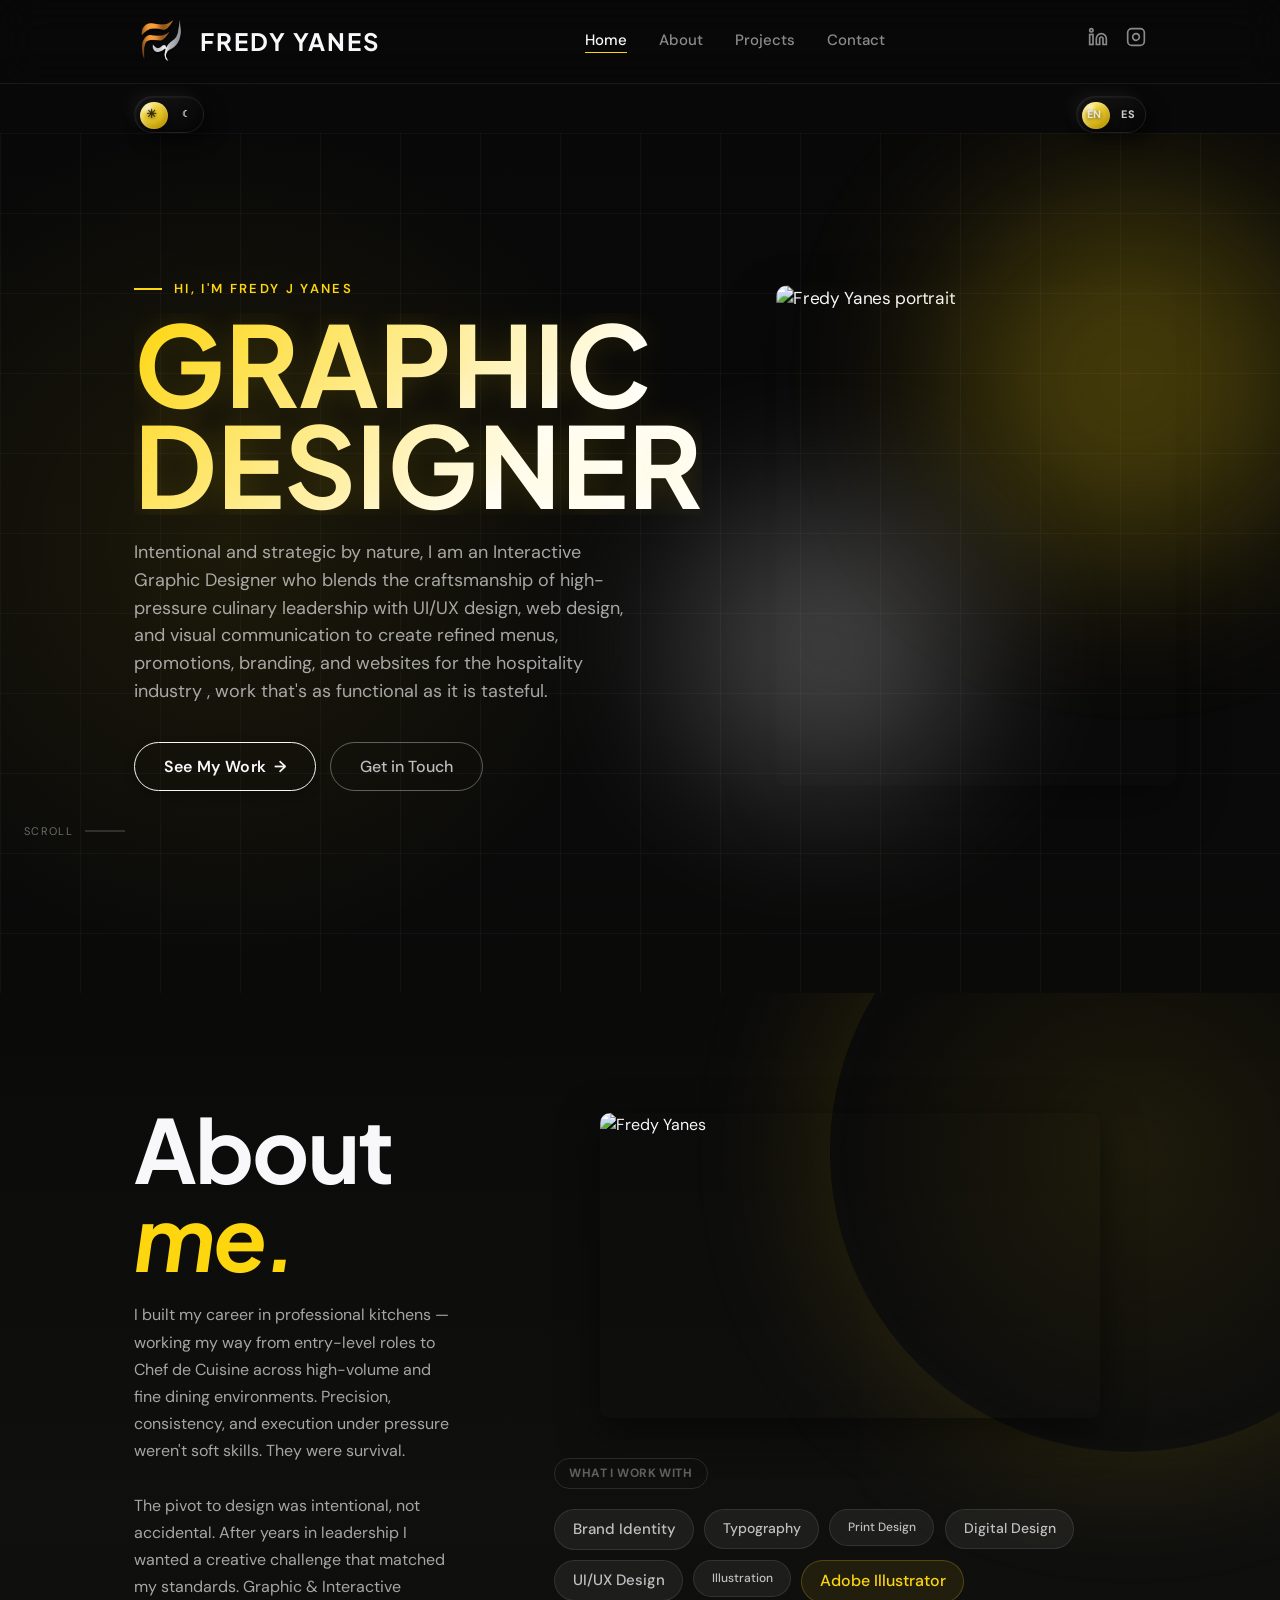
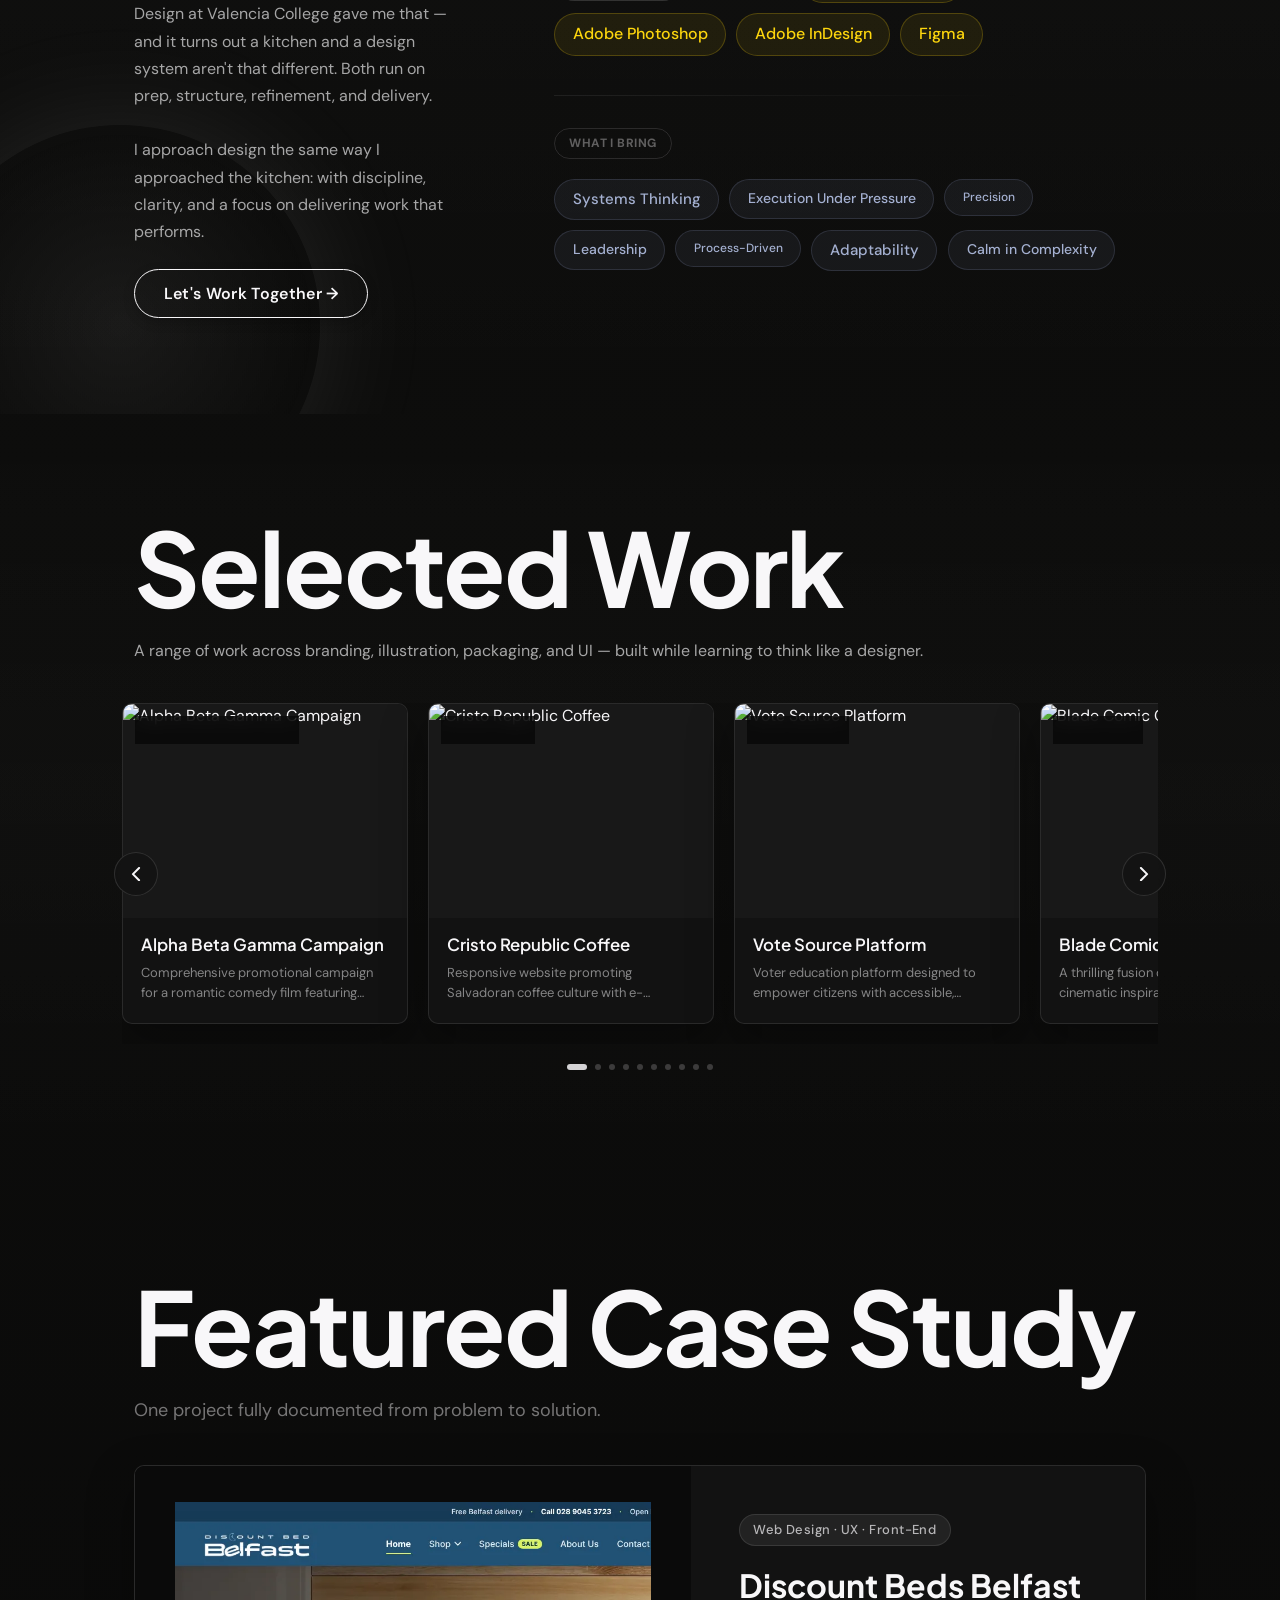
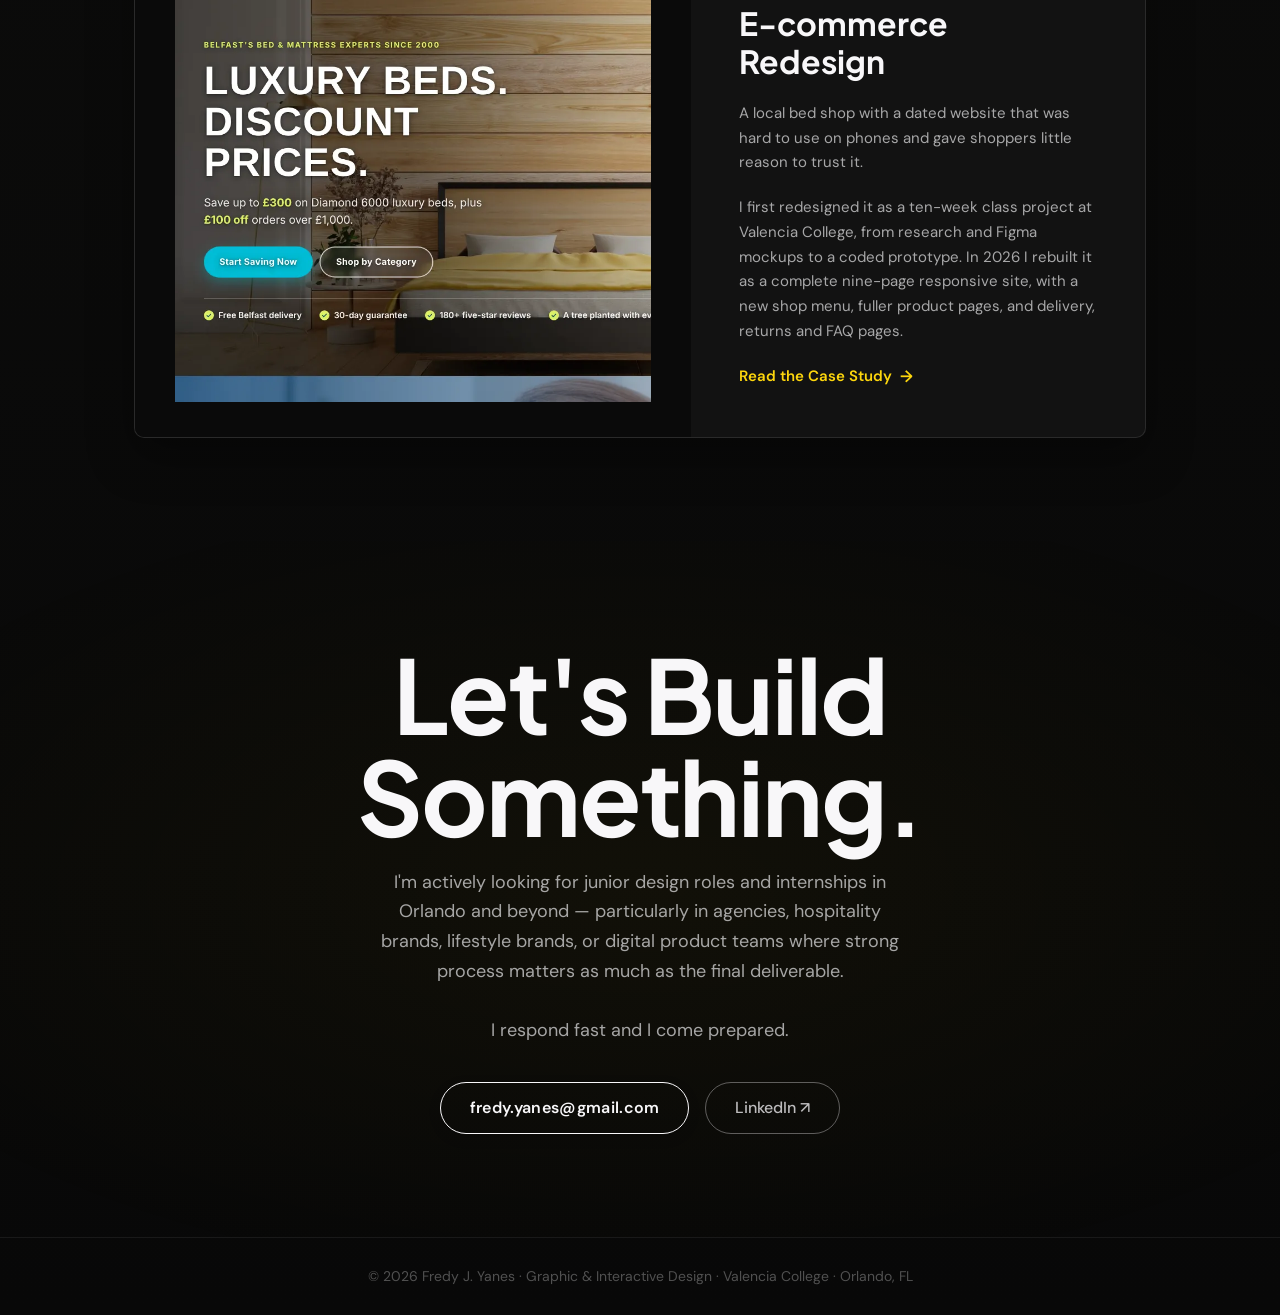
==== commit 4a981d8b: "Give the Discount Beds Belfast case study its own page and add the 2026 revamp - New page at /discou" ====
--- a/index.html
+++ b/index.html
@@ -4,6 +4,49 @@
   <meta charset="UTF-8">
   <meta name="viewport" content="width=device-width, initial-scale=1.0">
   <title>Fredy J Yanes – Graphic Designer Portfolio</title>
+  <meta name="description" content="Fredy J Yanes is an Interactive Graphic Designer in Orlando, FL, creating branding, menus, promotions, UI/UX and websites for the hospitality industry.">
+  <meta name="author" content="Fredy J Yanes">
+  <meta name="theme-color" content="#080808">
+  <link rel="canonical" href="https://fredyyanes.com/">
+
+  <!-- Favicons -->
+  <link rel="icon" href="/favicon.ico" sizes="any">
+  <link rel="icon" type="image/png" sizes="32x32" href="/favicon-32x32.png">
+  <link rel="apple-touch-icon" href="/apple-touch-icon.png">
+
+  <!-- Share preview (LinkedIn, Facebook, iMessage, Slack) -->
+  <meta property="og:type" content="website">
+  <meta property="og:site_name" content="Fredy J Yanes">
+  <meta property="og:url" content="https://fredyyanes.com/">
+  <meta property="og:title" content="Fredy J Yanes – Interactive Graphic Designer">
+  <meta property="og:description" content="Branding, UI/UX and web design for the hospitality industry. Orlando, FL.">
+  <meta property="og:image" content="https://fredyyanes.com/images/og-image.jpg">
+  <meta property="og:image:width" content="1200">
+  <meta property="og:image:height" content="630">
+  <meta property="og:image:alt" content="Fredy J Yanes logo with the words Interactive Graphic Designer">
+  <meta property="og:locale" content="en_US">
+  <meta property="og:locale:alternate" content="es_ES">
+
+  <!-- Share preview (X / Twitter) -->
+  <meta name="twitter:card" content="summary_large_image">
+  <meta name="twitter:title" content="Fredy J Yanes – Interactive Graphic Designer">
+  <meta name="twitter:description" content="Branding, UI/UX and web design for the hospitality industry. Orlando, FL.">
+  <meta name="twitter:image" content="https://fredyyanes.com/images/og-image.jpg">
+
+  <!-- Structured data for search engines -->
+  <script type="application/ld+json">
+  {
+    "@context": "https://schema.org",
+    "@type": "Person",
+    "name": "Fredy J Yanes",
+    "jobTitle": "Interactive Graphic Designer",
+    "url": "https://fredyyanes.com/",
+    "image": "https://fredyyanes.com/images/logo.png",
+    "address": { "@type": "PostalAddress", "addressLocality": "Orlando", "addressRegion": "FL", "addressCountry": "US" },
+    "alumniOf": { "@type": "CollegeOrUniversity", "name": "Valencia College" },
+    "sameAs": ["https://www.linkedin.com/in/fredyyanes/"]
+  }
+  </script>
   <link rel="preconnect" href="https://fonts.googleapis.com">
   <link rel="preconnect" href="https://fonts.gstatic.com" crossorigin>
   <link href="https://fonts.googleapis.com/css2?family=DM+Sans:ital,opsz,wght@0,9..40,100..1000;1,9..40,100..1000&family=Plus+Jakarta+Sans:wght@400;500;600;700&display=swap" rel="stylesheet">
@@ -168,13 +211,14 @@
         </div>
         <div class="featured-card">
           <div class="featured-image">
-            <img src="https://cdn.myportfolio.com/3b674604-b9ac-4701-bc24-d881b2abd8fb/c2b02629-40fe-4a4d-b185-cddba0625d0e_rw_1920.jpg?h=7a38bbbe6a01d509242cad57711c9619" alt="Belfast Discount Beds redesign" class="featured-img">
+            <img src="discount-beds-belfast/images/desktop-index.webp" width="1440" height="900" alt="Home page of the redesigned Discount Beds Belfast website" class="featured-img featured-img--left" loading="lazy">
           </div>
           <div class="featured-info">
-            <span class="badge">Web Design · Advanced Web Design · Valencia College</span>
-            <h3 class="project-title">Belfast Discount Beds<br>E-commerce Redesign</h3>
-            <p class="project-desc">A struggling local furniture retailer with an outdated, trust-eroding website. Seven documented user pain points. Ten weeks.<br><br>I led the full process — research, IA, Figma mockups, usability testing, and a coded prototype — to deliver a modern e-commerce experience that makes finding and buying a bed feel as simple as it should be. Peers and instructors specifically noted improvements in layout clarity and navigation structure.</p>
-            <button id="view-project-btn" class="view-project-link">Read the Case Study <span class="external-icon">↗</span></button>
+            <span class="badge">Web Design · UX · Front-End</span>
+            <h3 class="project-title">Discount Beds Belfast<br>E-commerce Redesign</h3>
+            <p class="project-desc">A local bed shop with a dated website that was hard to use on phones and gave shoppers little reason to trust it.</p>
+            <p class="project-desc">I first redesigned it as a ten-week class project at Valencia College, from research and Figma mockups to a coded prototype. In 2026 I rebuilt it as a complete nine-page responsive site, with a new shop menu, fuller product pages, and delivery, returns and FAQ pages.</p>
+            <a href="/discount-beds-belfast/" class="view-project-link">Read the Case Study <span class="external-icon" aria-hidden="true">→</span></a>
           </div>
         </div>
       </div>
@@ -212,57 +256,6 @@
     </div>
   </div>
 
-  <!-- ===== PROJECT DETAIL (Case Study) ===== -->
-  <div id="project-detail" class="detail-overlay hidden">
-    <div class="detail-container">
-      <nav id="detail-nav" class="detail-nav">
-        <div class="detail-nav-inner">
-          <button id="detail-back" class="detail-back">
-            <svg width="16" height="16" viewBox="0 0 24 24" fill="none" stroke="currentColor" stroke-width="2.5"><path d="M19 12H5M12 5l-7 7 7 7"/></svg>
-            Back
-          </button>
-          <div class="detail-nav-links" id="detail-nav-links">
-            <button class="detail-nav-btn active" data-detail-section="overview">Overview</button>
-            <button class="detail-nav-btn" data-detail-section="problem">Problem</button>
-            <button class="detail-nav-btn" data-detail-section="research">Research</button>
-            <button class="detail-nav-btn" data-detail-section="users">Users</button>
-            <button class="detail-nav-btn" data-detail-section="roles">Roles</button>
-            <button class="detail-nav-btn" data-detail-section="scope">Scope</button>
-            <button class="detail-nav-btn" data-detail-section="process">Process</button>
-            <button class="detail-nav-btn" data-detail-section="outcome">Outcome</button>
-          </div>
-          <div class="detail-nav-right">
-            <div class="detail-progress-wrap">
-              <div class="detail-progress-bar" id="detail-progress-bar"></div>
-            </div>
-            <button id="detail-mobile-menu-btn" class="detail-hamburger" aria-label="Toggle menu">
-              <span></span><span></span><span></span>
-            </button>
-          </div>
-        </div>
-        <div id="detail-mobile-menu" class="detail-mobile-menu hidden">
-          <button data-detail-section="overview" class="detail-mobile-link">Overview</button>
-          <button data-detail-section="problem" class="detail-mobile-link">Problem</button>
-          <button data-detail-section="research" class="detail-mobile-link">Research</button>
-          <button data-detail-section="users" class="detail-mobile-link">Users & Audience</button>
-          <button data-detail-section="roles" class="detail-mobile-link">Roles & Responsibilities</button>
-          <button data-detail-section="scope" class="detail-mobile-link">Scope & Constraints</button>
-          <button data-detail-section="process" class="detail-mobile-link">Process & Actions</button>
-          <button data-detail-section="outcome" class="detail-mobile-link">Outcome & Takeaways</button>
-        </div>
-      </nav>
-      <main id="detail-main" class="detail-main"></main>
-      <button id="scroll-top-btn" class="scroll-top-btn hidden" aria-label="Scroll to top">↑</button>
-    </div>
-  </div>
-
-  <!-- ===== LIGHTBOX ===== -->
-  <div id="lightbox" class="lightbox hidden">
-    <button id="lightbox-close" class="lightbox-close" aria-label="Close lightbox">✕</button>
-    <img id="lightbox-img" src="" alt="">
-    <p class="lightbox-hint">Click outside or press ESC to close</p>
-  </div>
-
   <script src="script.js"></script>
 </body>
 </html>
--- a/style.css
+++ b/style.css
@@ -1845,3 +1845,76 @@
     transform: translateX(1.85rem);
   }
 }
+
+/* ============================================================
+   CASE STUDY PAGE (/discount-beds-belfast/)
+   Reuses the detail styles above, but scrolls the whole page
+   instead of an overlay so it has its own shareable URL.
+   ============================================================ */
+body.cs-page {
+  background:
+    radial-gradient(circle at 16% 0%, rgba(253,214,13,0.08), transparent 28rem) no-repeat,
+    #060606;
+}
+body.cs-page.light-theme {
+  background:
+    radial-gradient(circle at 16% 0%, rgba(253,214,13,0.18), transparent 28rem) no-repeat,
+    #f8f3ea;
+}
+.cs-nav { position: sticky; top: 0; z-index: 1000; }
+.cs-page .detail-main { overflow: visible; }
+.cs-page .detail-main section { scroll-margin-top: 52px; }
+.cs-compare .d-card + .d-card { margin-top: 0; }
+.cs-page .detail-nav-btn { display: inline-flex; align-items: center; }
+.cs-page .detail-nav-right { gap: 0.6rem; }
+.cs-toggle { box-shadow: none; }
+.cs-page .detail-mobile-link { display: block; }
+.cs-page .scroll-top-btn { position: fixed; }
+
+.cs-skip {
+  position: absolute; left: 1rem; top: -3rem; z-index: 2000;
+  background: var(--accent); color: #080808; font-weight: 600;
+  padding: 0.5rem 1rem; border-radius: 100px; transition: top 0.2s;
+}
+.cs-skip:focus { top: 0.75rem; }
+
+.cs-browser {
+  margin: 0 0 1.5rem;
+  border-radius: 14px;
+  overflow: hidden;
+  border: 1px solid rgba(255,255,255,0.1);
+  background: #141414;
+  box-shadow: 0 30px 60px rgba(0,0,0,0.45);
+}
+.cs-browser-bar { display: flex; gap: 6px; padding: 10px 14px; background: #1b1b1b; border-bottom: 1px solid rgba(255,255,255,0.06); }
+.cs-browser-bar span { width: 10px; height: 10px; border-radius: 50%; background: rgba(255,255,255,0.18); }
+.cs-browser img { width: 100%; cursor: zoom-in; }
+
+.cs-actions { display: flex; flex-wrap: wrap; gap: 0.75rem; margin-top: 1rem; }
+.cs-lead { font-size: 1.0625rem !important; margin: -0.75rem 0 1.75rem; max-width: 620px; }
+.cs-subhead { font-size: 1.25rem !important; margin: 2.5rem 0 1rem !important; }
+.cs-compare-label { display: block; font-size: 0.75rem; font-weight: 700; text-transform: uppercase; letter-spacing: 0.1em; color: var(--muted-faint); margin-bottom: 0.5rem; }
+.cs-compare .detail-list li { color: var(--muted); font-size: 0.9375rem; margin-bottom: 0; }
+
+.cs-phones { display: grid; grid-template-columns: repeat(4, 1fr); gap: 0.75rem; margin-top: 0.75rem; }
+.cs-phones img {
+  width: 100%; border-radius: 14px; cursor: zoom-in;
+  border: 1px solid rgba(255,255,255,0.1);
+  background: var(--surface-2, #141414);
+}
+@media (max-width: 600px) {
+  .cs-phones { grid-template-columns: repeat(2, 1fr); }
+  .cs-page .detail-row { flex-direction: column; gap: 0.75rem; }
+}
+.lightbox-trigger:focus-visible { outline: 2px solid var(--accent); outline-offset: 3px; }
+
+body.light-theme .cs-browser { background: #fff; border-color: rgba(22,20,16,0.12); box-shadow: 0 30px 60px rgba(38,31,20,0.18); }
+body.light-theme .cs-browser-bar { background: #efe9de; border-color: rgba(22,20,16,0.08); }
+body.light-theme .cs-browser-bar span { background: rgba(22,20,16,0.2); }
+body.light-theme .cs-phones img { border-color: rgba(22,20,16,0.12); }
+body.light-theme .cs-nav { background: rgba(248,243,234,0.95); border-color: rgba(22,20,16,0.08); }
+
+@media (prefers-reduced-motion: reduce) {
+  html { scroll-behavior: auto; }
+}
+.featured-img--left { object-position: left top; }
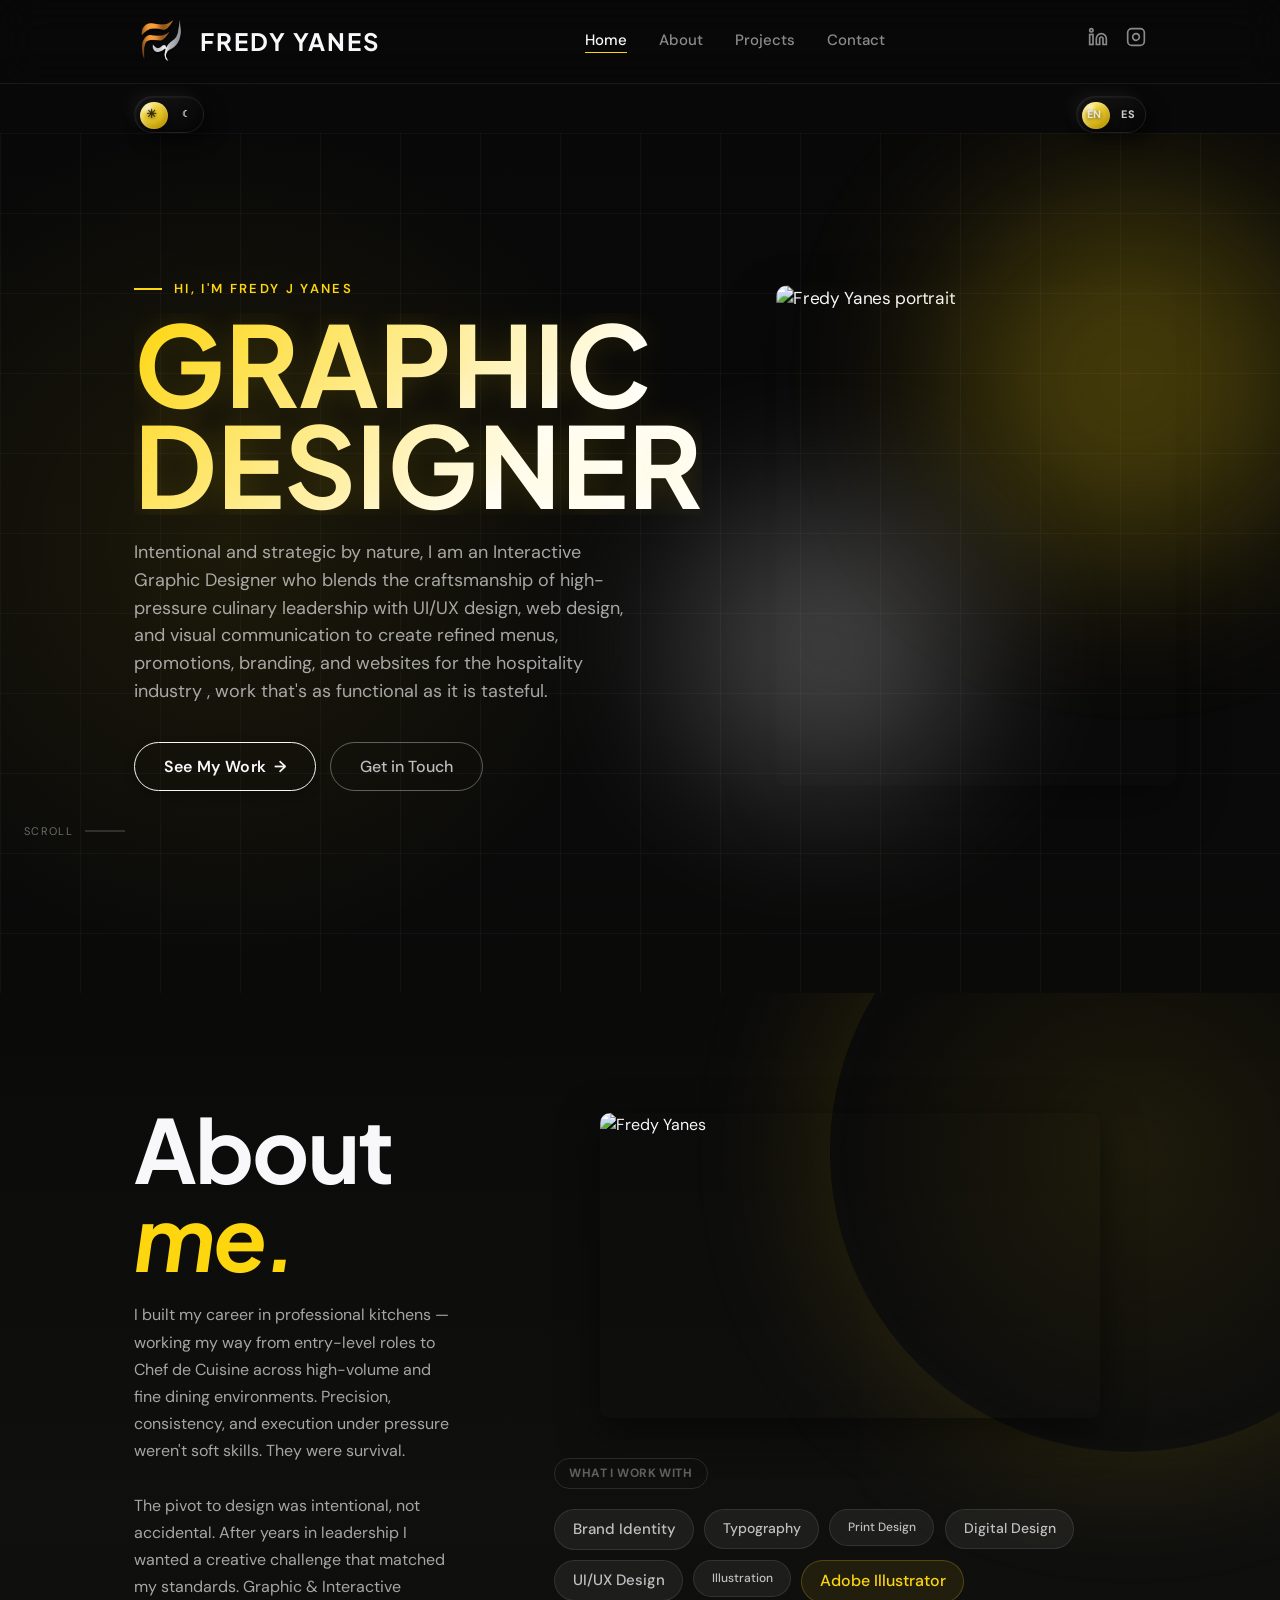
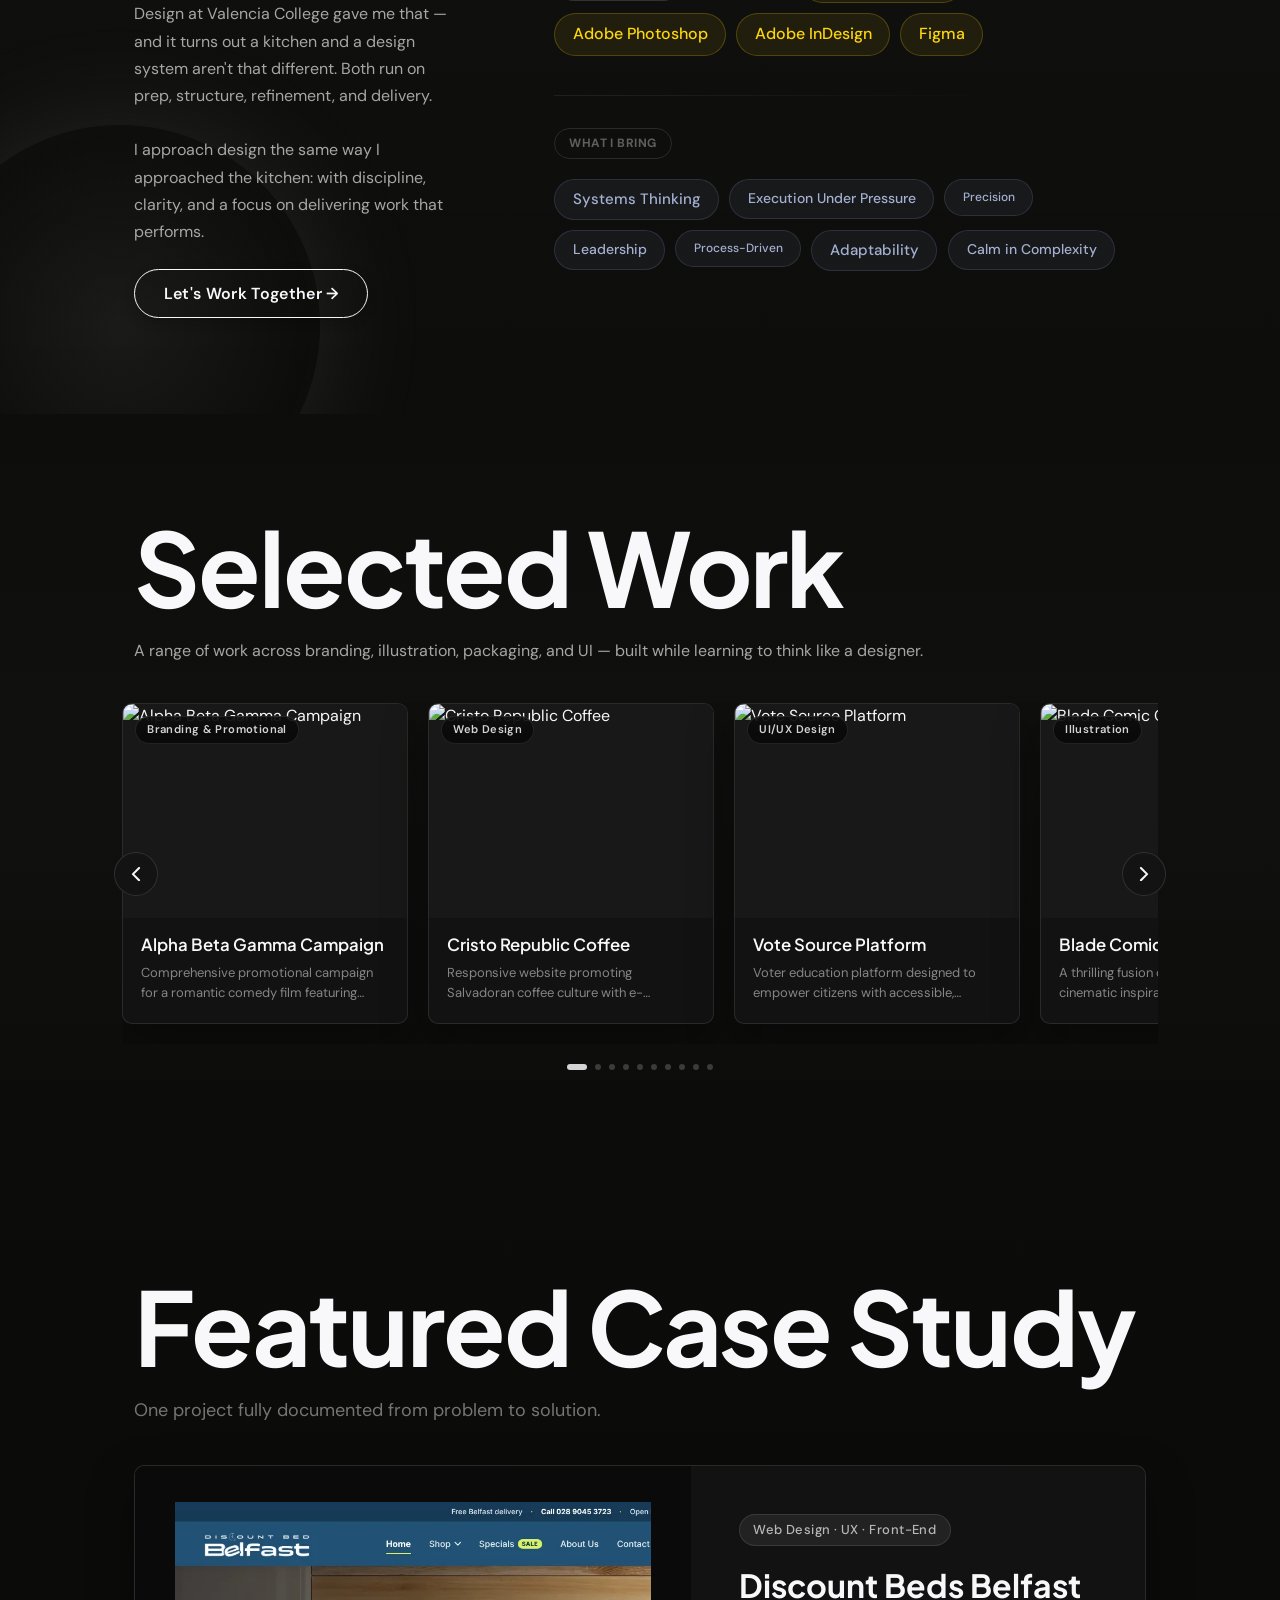
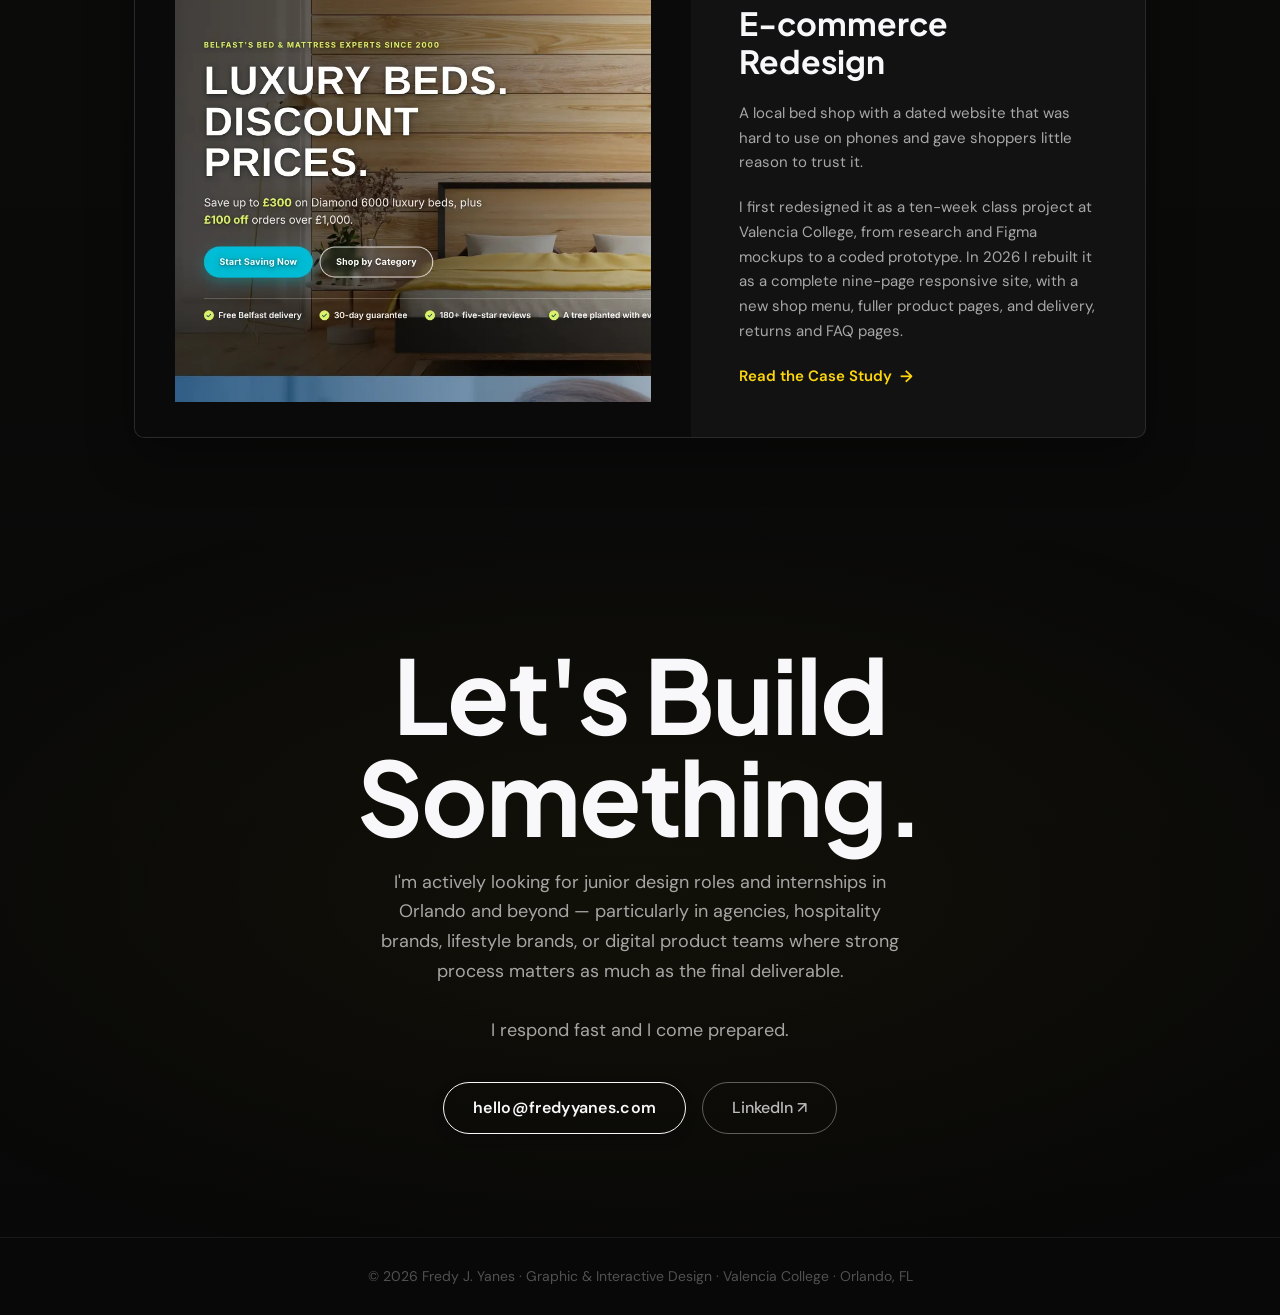
==== commit 58fbd14e: "Use hello@fredyyanes.com in the contact section Co-Authored-By: Claude Opus 5.5 <noreply@anthropic.c" ====
--- a/index.html
+++ b/index.html
@@ -230,7 +230,7 @@
         <h2 class="section-title">Let's Build Something.</h2>
         <p class="contact-text">I'm actively looking for junior design roles and internships in Orlando and beyond — particularly in agencies, hospitality brands, lifestyle brands, or digital product teams where strong process matters as much as the final deliverable.<br><br>I respond fast and I come prepared.</p>
         <div class="contact-buttons">
-          <a href="mailto:fredy.yanes@gmail.com" class="btn-primary">fredy.yanes@gmail.com</a>
+          <a href="mailto:hello@fredyyanes.com" class="btn-primary">hello@fredyyanes.com</a>
           <a href="https://www.linkedin.com/in/fredyyanes/" target="_blank" rel="noopener" class="btn-secondary">LinkedIn ↗</a>
         </div>
       </div>
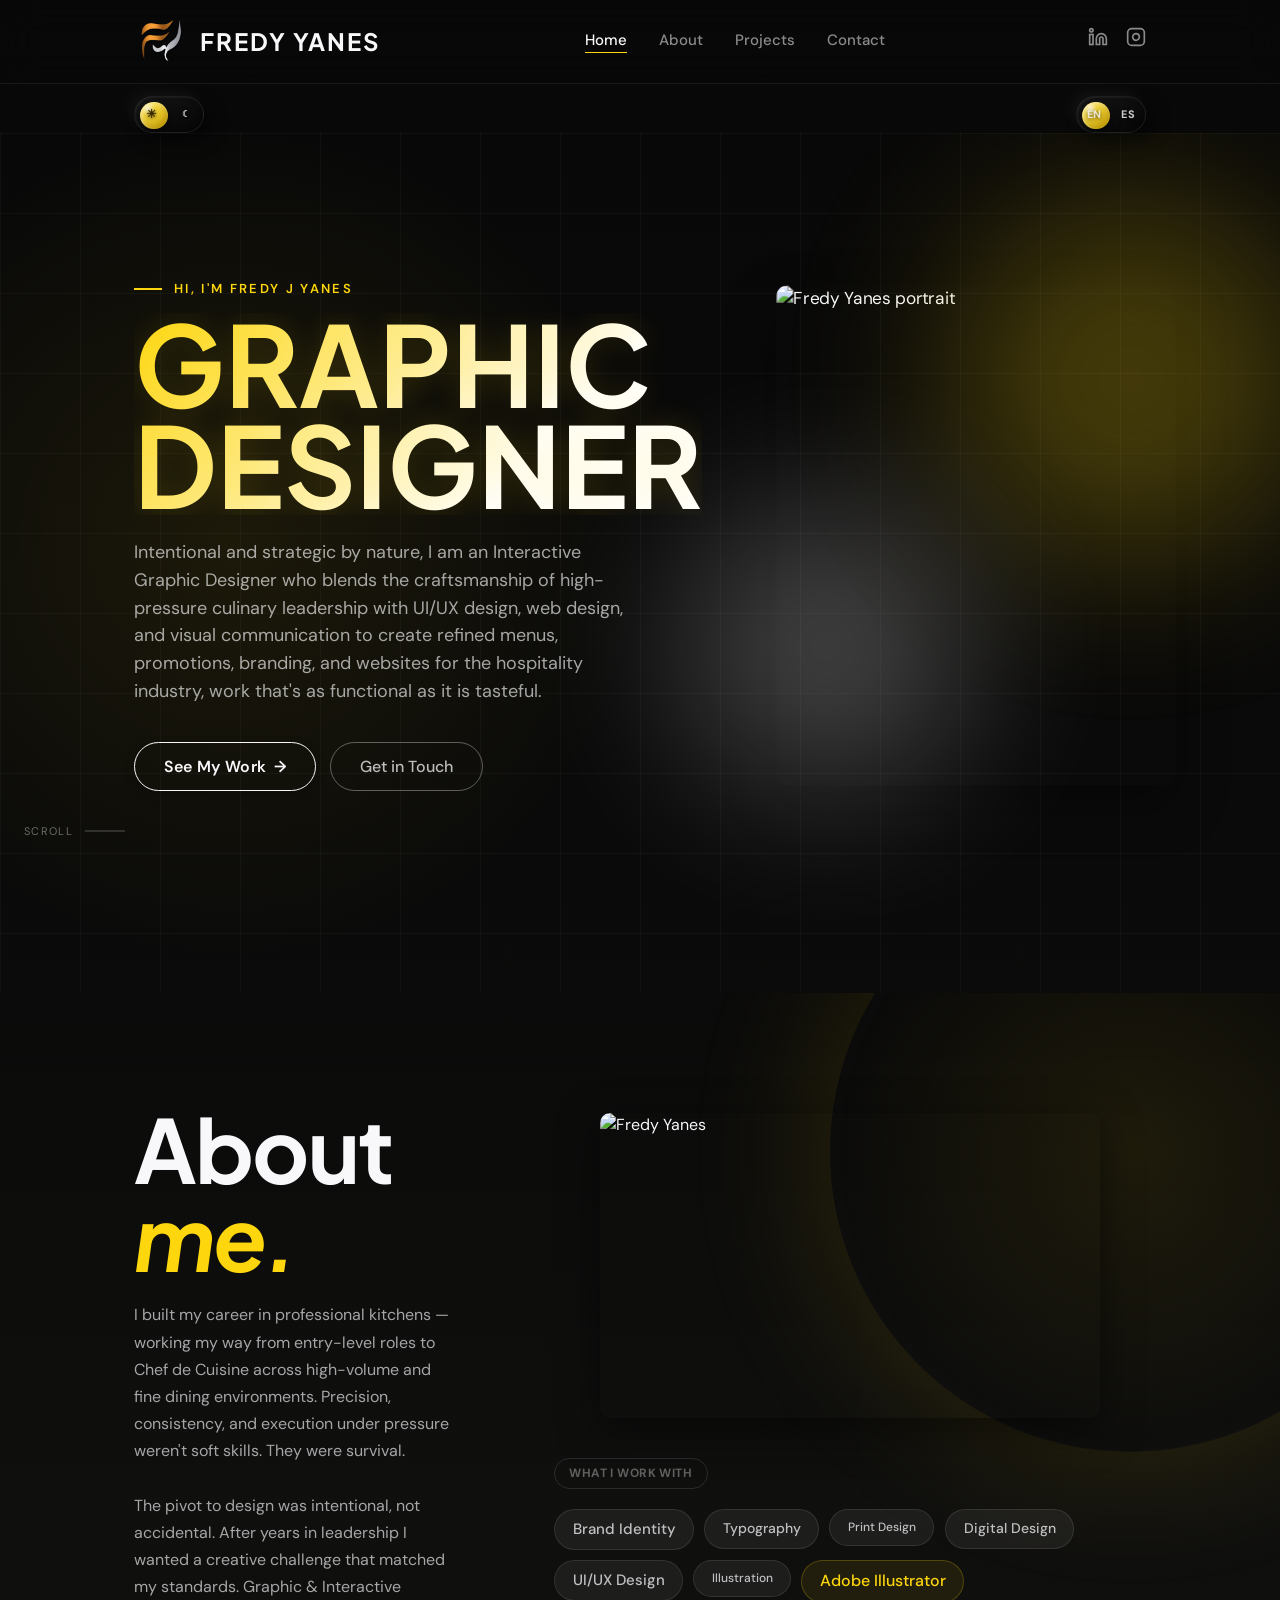
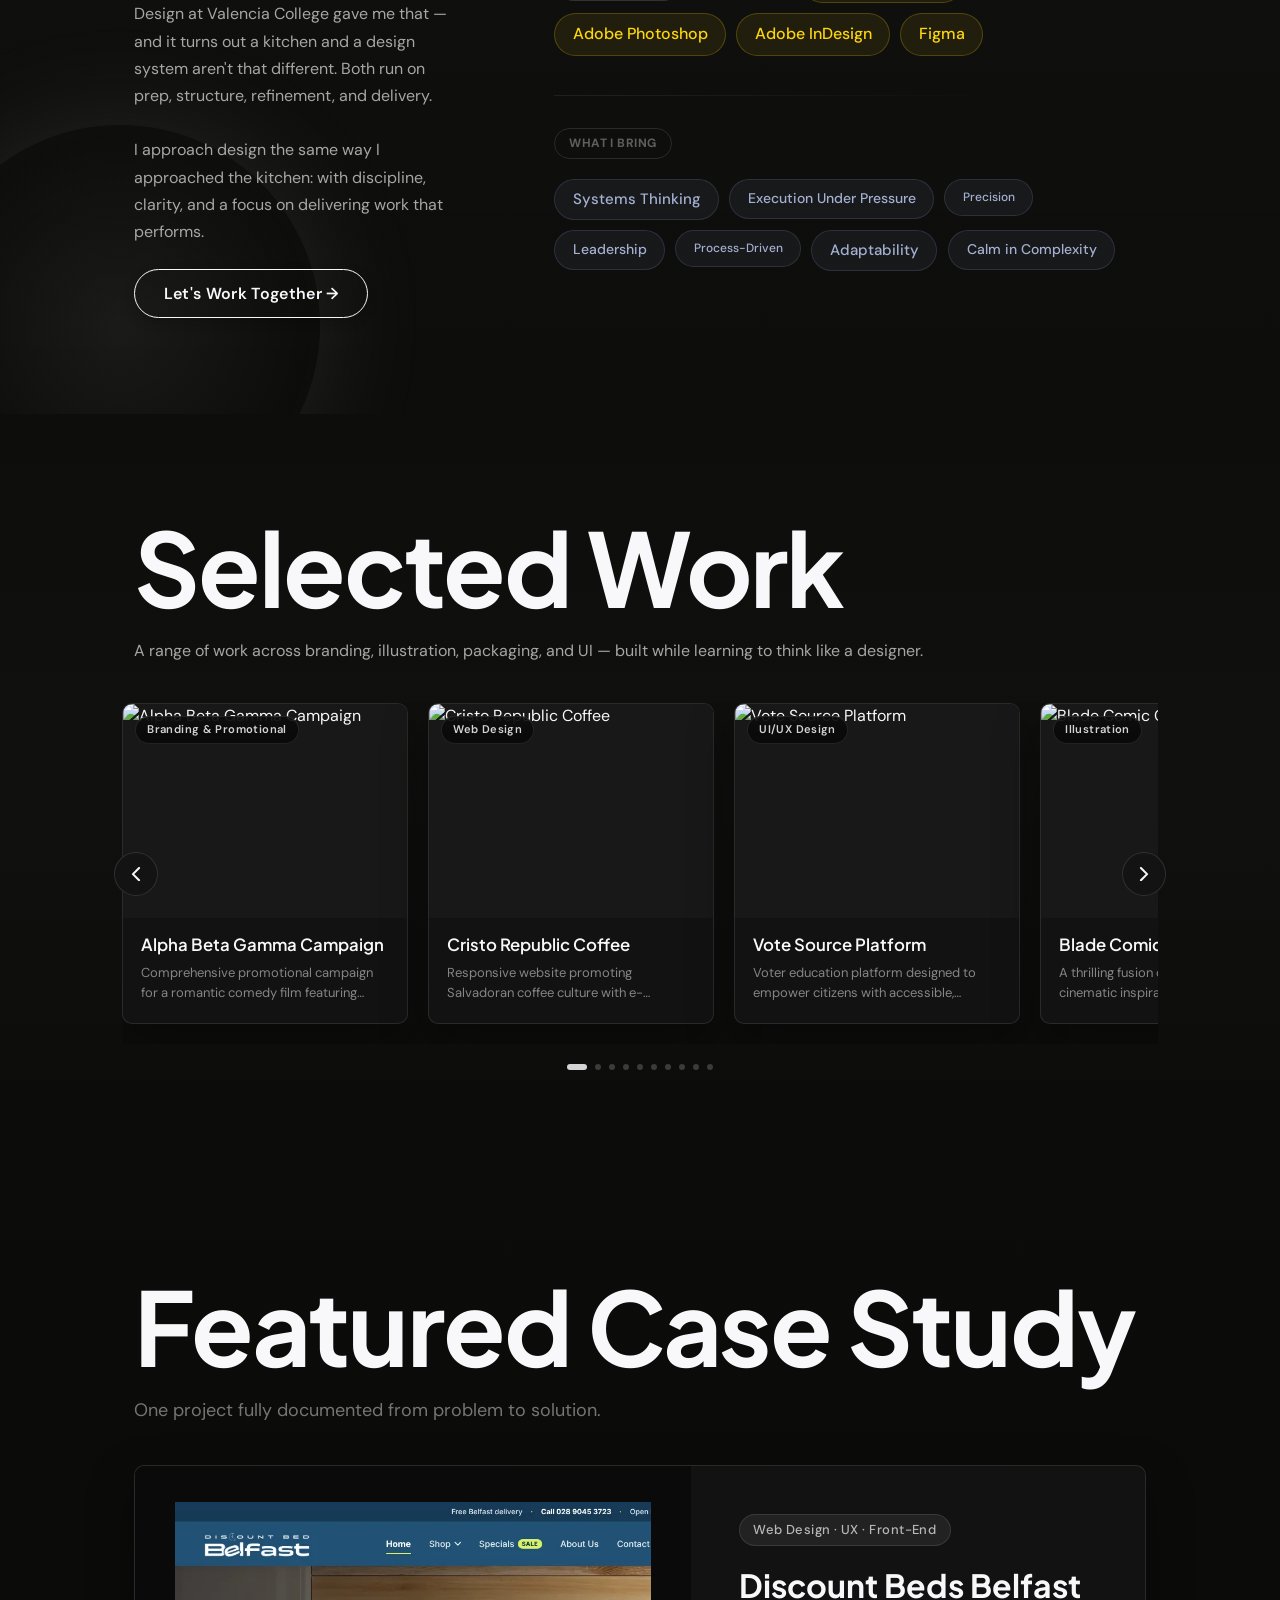
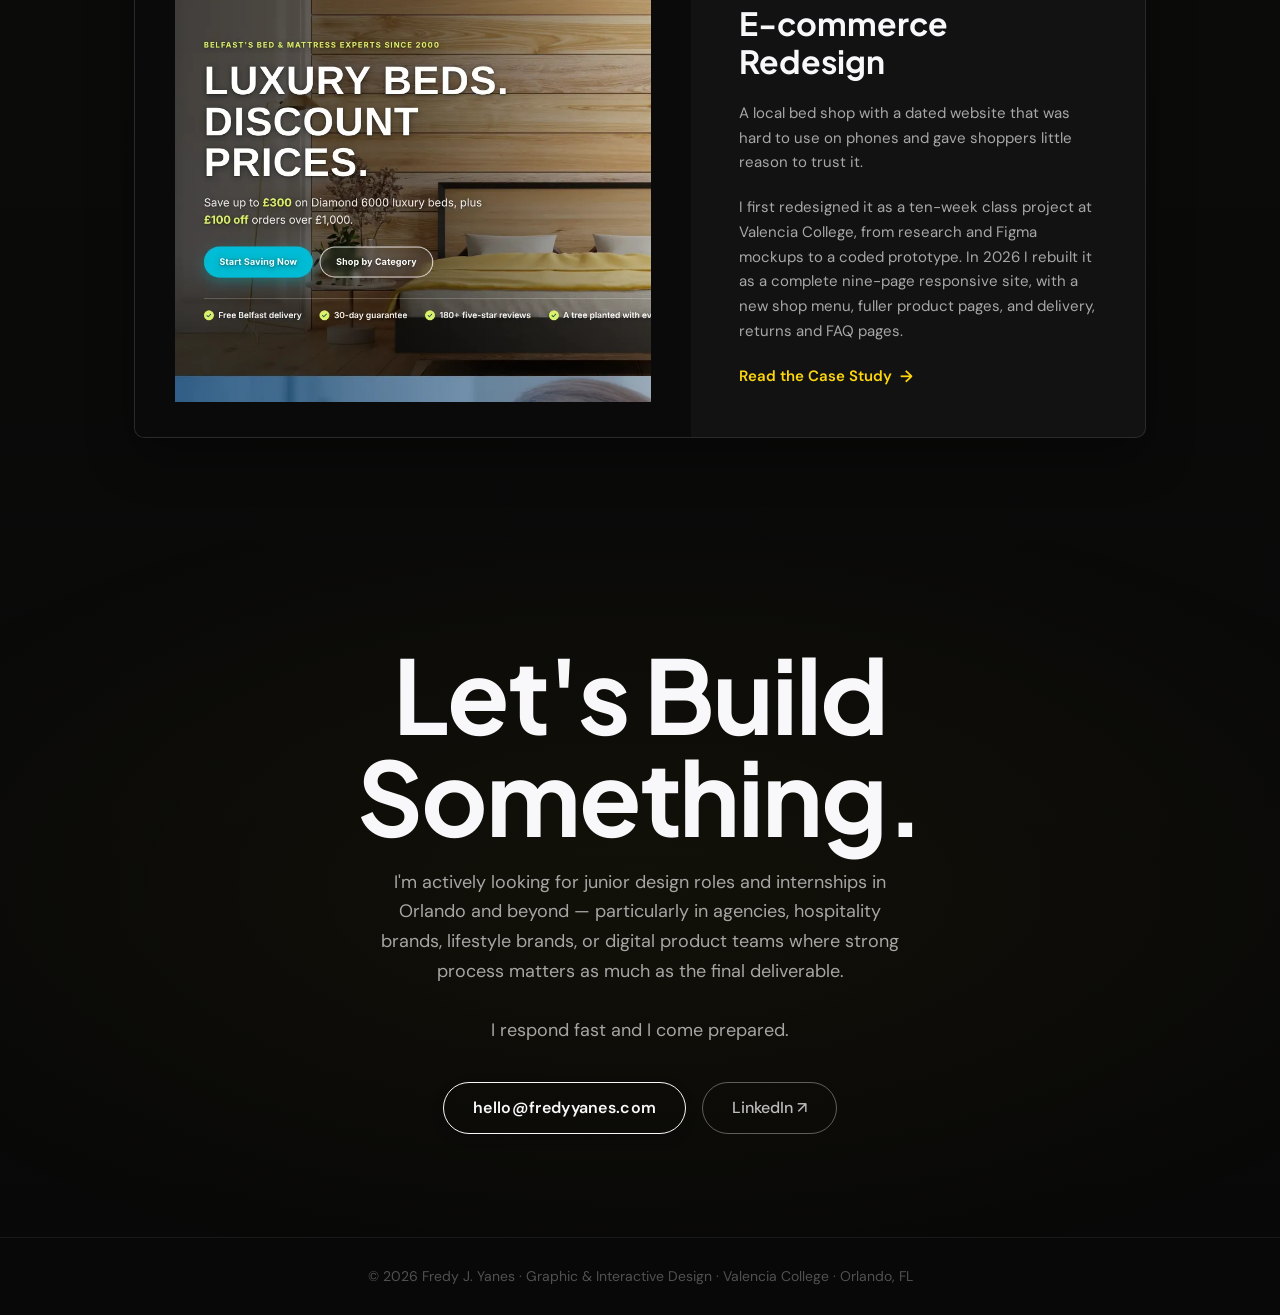
==== commit 9985bab4: "Remove stray space before comma in the hero intro Co-Authored-By: Claude Opus 5.5 <noreply@anthropic" ====
--- a/index.html
+++ b/index.html
@@ -105,7 +105,7 @@
         <div class="hero-text stagger">
           <p class="hero-greeting ">HI, I'M FREDY J YANES</p>
           <h1 class="hero-title ">GRAPHIC<br>DESIGNER</h1>
-          <p class="hero-subtitle ">Intentional and strategic by nature, I am an Interactive Graphic Designer who blends the craftsmanship of high-pressure culinary leadership with UI/UX design, web design, and visual communication to create refined menus, promotions, branding, and websites for the hospitality industry , work that's as functional as it is tasteful.</p>
+          <p class="hero-subtitle ">Intentional and strategic by nature, I am an Interactive Graphic Designer who blends the craftsmanship of high-pressure culinary leadership with UI/UX design, web design, and visual communication to create refined menus, promotions, branding, and websites for the hospitality industry, work that's as functional as it is tasteful.</p>
           <div class="hero-buttons ">
             <button class="btn-primary" data-section="projects">See My Work <span class="arrow">→</span></button>
             <button class="btn-secondary" data-section="contact">Get in Touch</button>
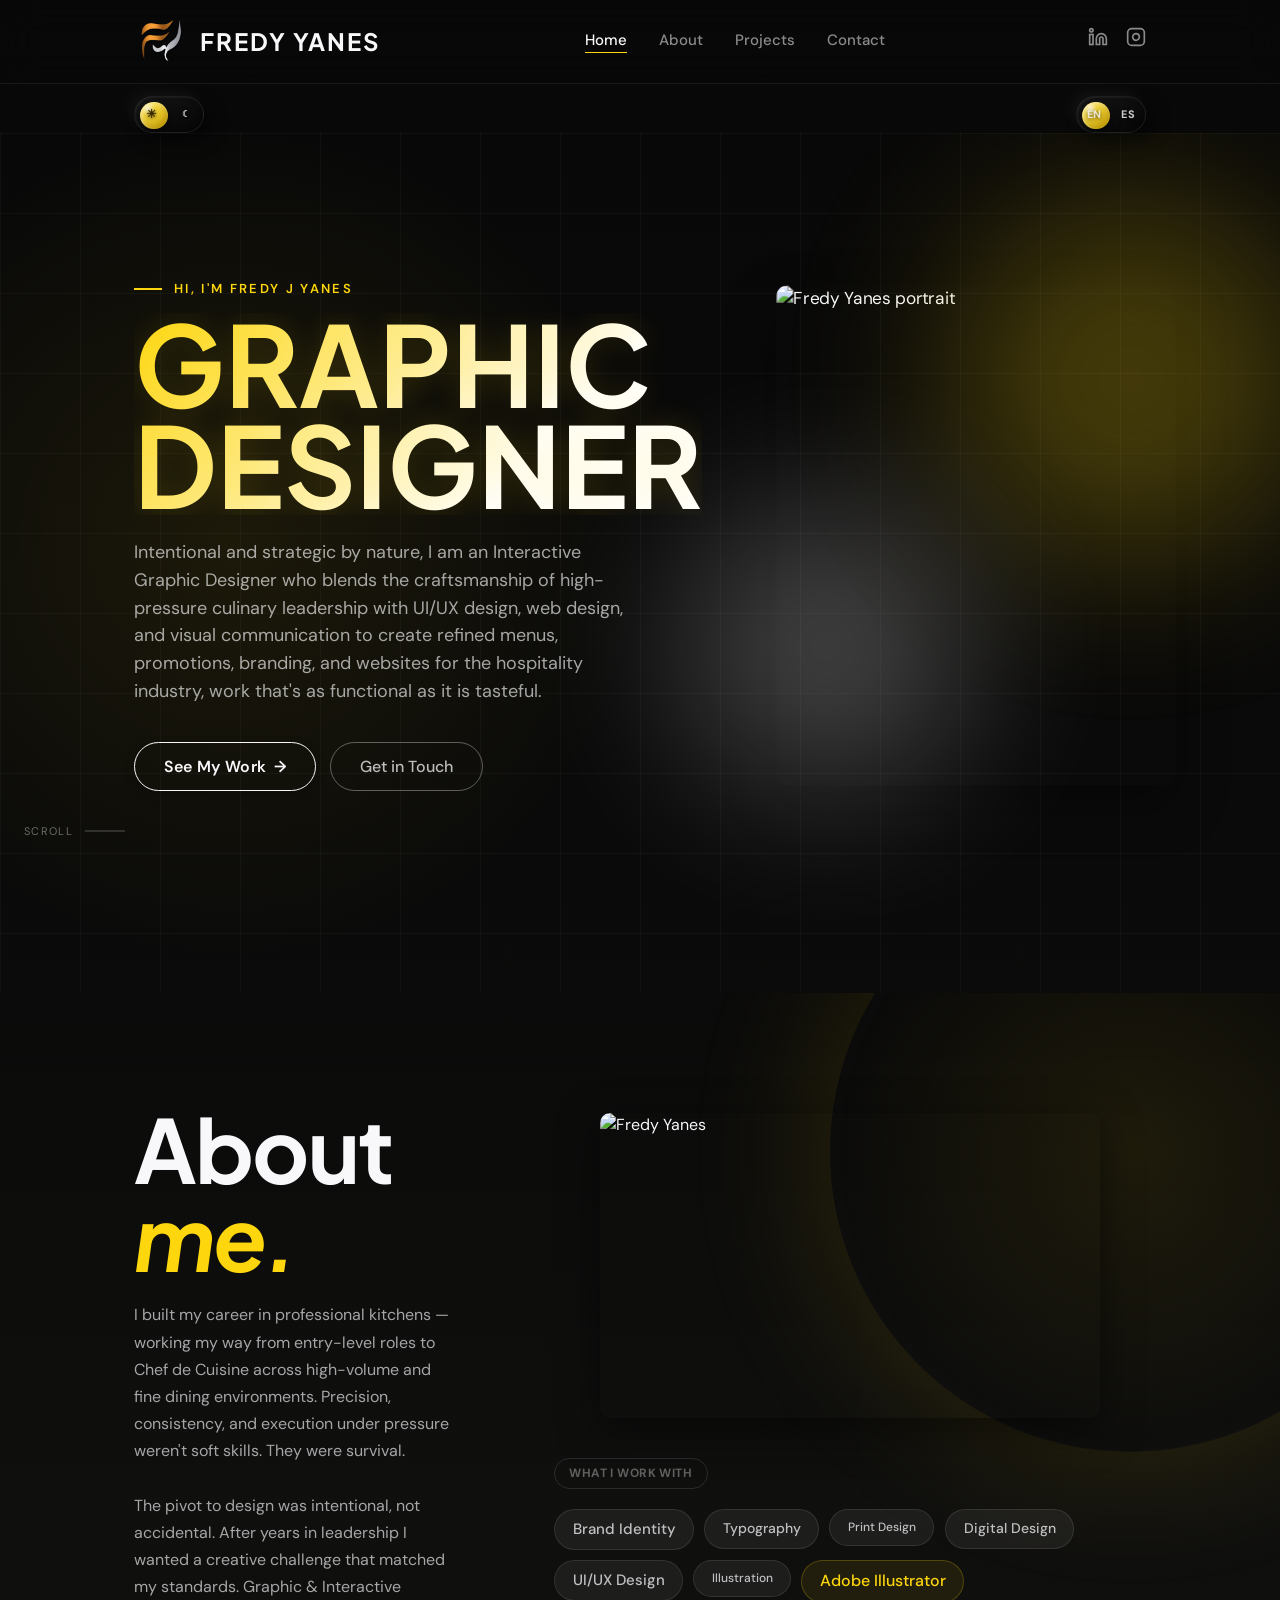
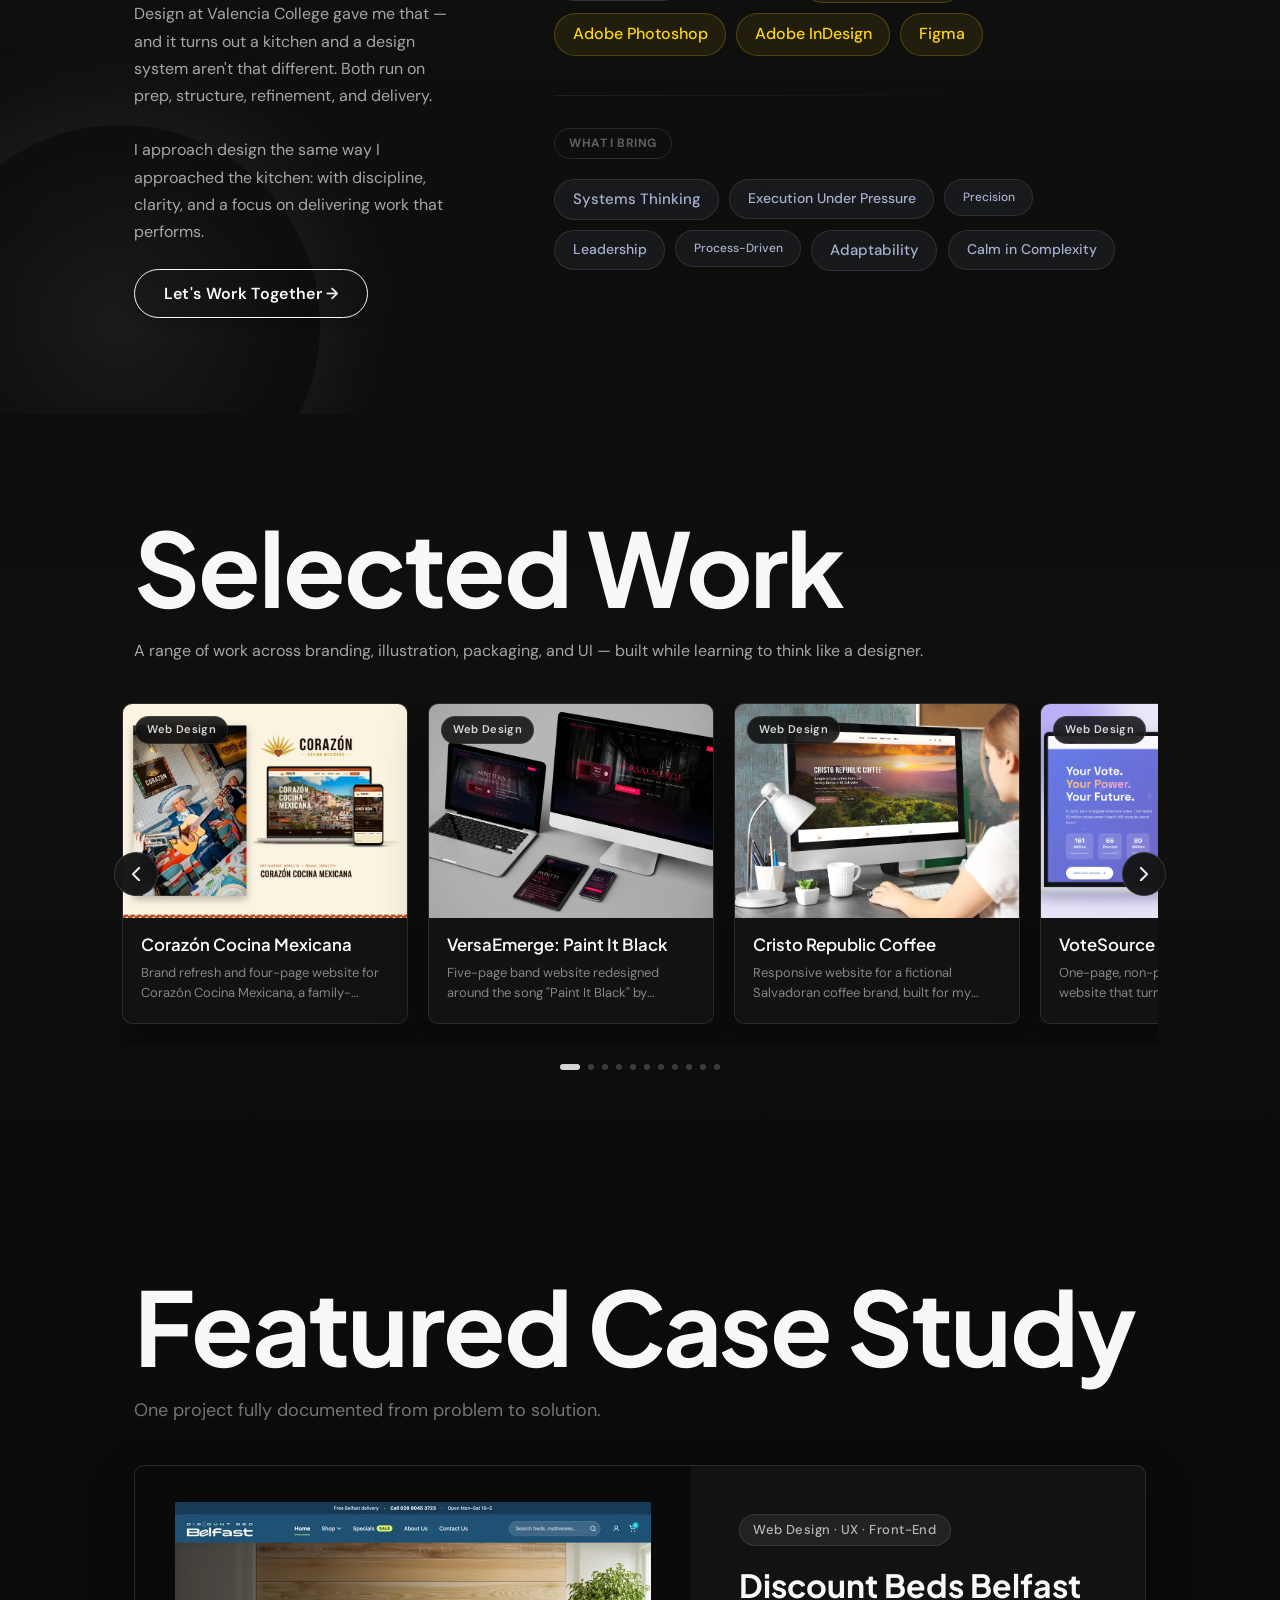
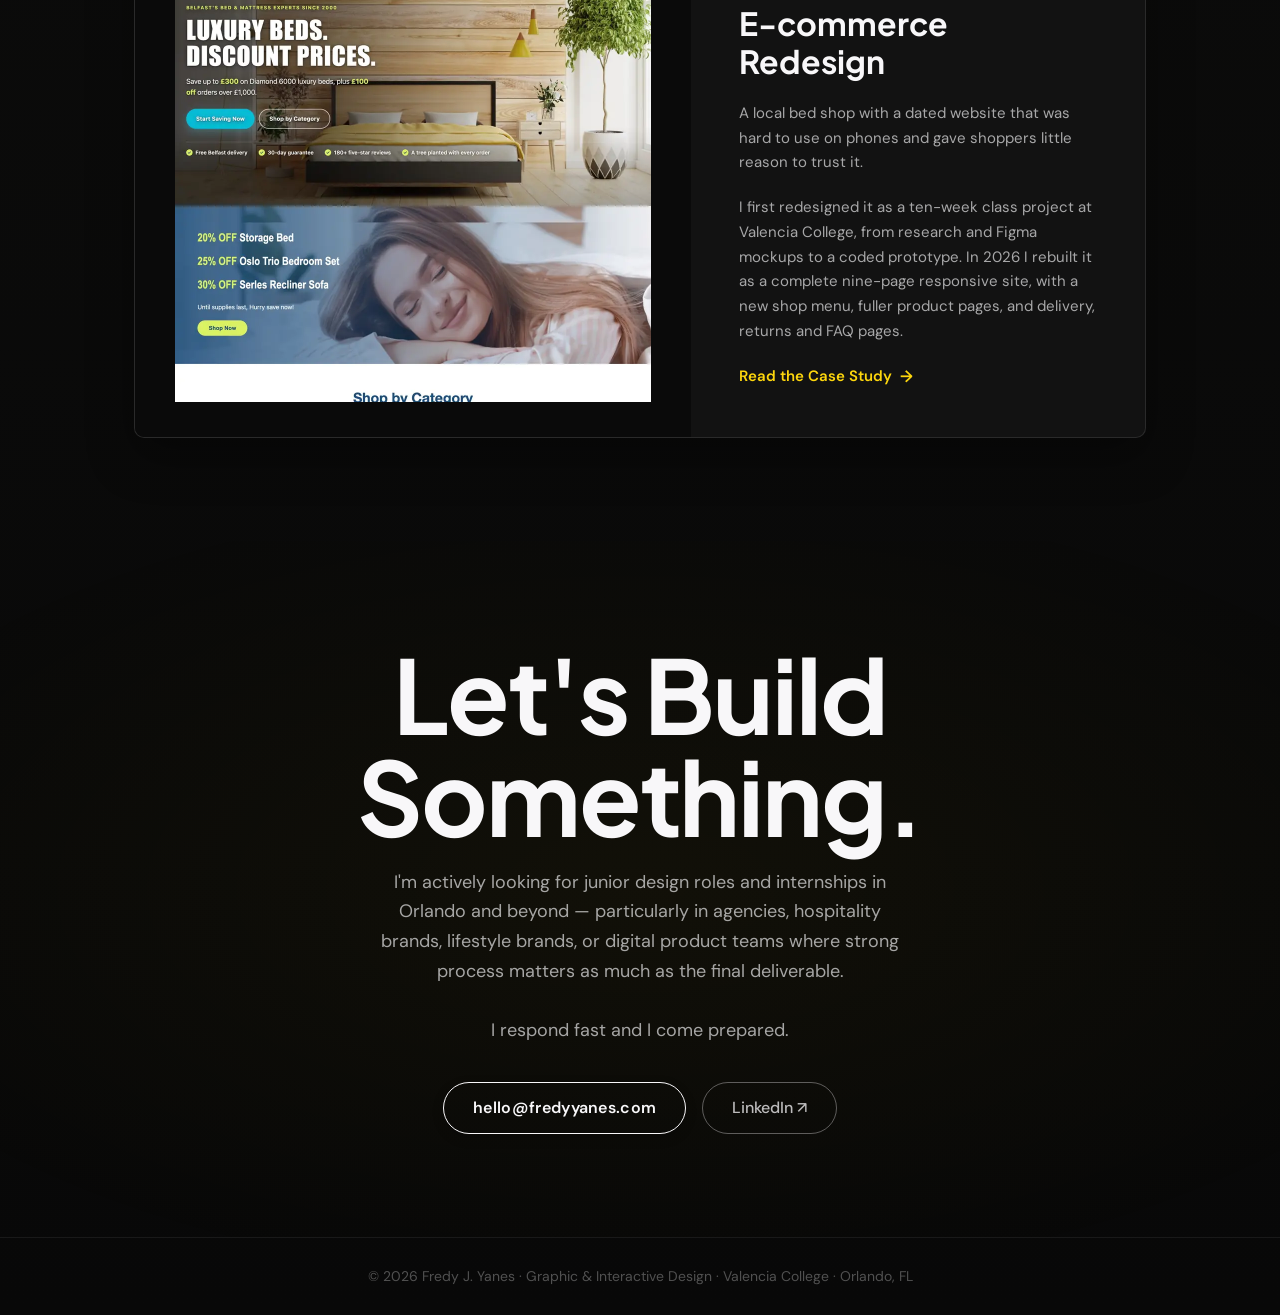
==== commit 76786f56: "Add auto-scrolling homepage preview to featured case study Replaces the static Discount Beds Belfast" ====
--- a/index.html
+++ b/index.html
@@ -211,7 +211,9 @@
         </div>
         <div class="featured-card">
           <div class="featured-image">
-            <img src="discount-beds-belfast/images/desktop-index.webp" width="1440" height="900" alt="Home page of the redesigned Discount Beds Belfast website" class="featured-img featured-img--left" loading="lazy">
+            <div class="featured-scroll" data-featured-scroll>
+              <img src="discount-beds-belfast/images/desktop-index-full.webp" width="952" height="3894" alt="Full home page of the redesigned Discount Beds Belfast website, scrolling from the hero down to the footer" class="featured-scroll-img" loading="lazy" decoding="async">
+            </div>
           </div>
           <div class="featured-info">
             <span class="badge">Web Design · UX · Front-End</span>
--- a/style.css
+++ b/style.css
@@ -699,6 +699,19 @@
 .modal-details { color: rgba(248,247,249,0.65); }
 .modal-details h3 { font-size: 1rem; font-weight: 600; margin: 1.25rem 0 0.4rem; color: #f8f7f9; }
 .modal-details p { font-size: 0.9375rem; line-height: 1.65; }
+.modal-stats { display: grid; grid-template-columns: repeat(4, 1fr); gap: 0.75rem; margin: 0.75rem 0 1.25rem; }
+.modal-stat { padding: 0.9rem 0.85rem; border: 1px solid rgba(255,255,255,0.1); border-radius: 12px; display: flex; flex-direction: column; gap: 0.3rem; }
+.modal-stat-value { font-family: 'Plus Jakarta Sans',sans-serif; font-size: 1.2rem; font-weight: 700; color: #FDD60D; white-space: nowrap; }
+.modal-stat-label { font-size: 0.8125rem; line-height: 1.4; }
+@media (max-width: 640px) { .modal-stats { grid-template-columns: repeat(2, 1fr); } }
+.modal-updates { list-style: none; padding: 0; margin: 0.5rem 0 0; display: grid; gap: 1rem; }
+.modal-updates li { padding-left: 1rem; border-left: 2px solid #FDD60D; }
+.modal-details .modal-updates h4 { font-size: 0.9375rem; font-weight: 600; margin: 0 0 0.25rem; color: #f8f7f9; }
+.modal-gallery { display: grid; gap: 1.25rem; margin: 1.5rem 0 0.5rem; }
+.modal-gallery figure { margin: 0; }
+.modal-gallery img { width: 100%; height: auto; display: block; border-radius: 12px; border: 1px solid rgba(255,255,255,0.1); }
+.modal-gallery figcaption { font-size: 0.8125rem; margin-top: 0.5rem; color: rgba(248,247,249,0.55); }
+.modal-link { margin-top: 1.5rem; }
 
 /* detail overlay ... (keep existing detail styles from previous code, unchanged) */
 /* I'll include them for completeness but they are the same as before */
@@ -1011,6 +1024,7 @@
 }
 
 body.light-theme .modal-details h3,
+body.light-theme .modal-details .modal-updates h4,
 body.light-theme .detail-main h3 {
   color: #161410;
 }
@@ -1918,3 +1932,62 @@
   html { scroll-behavior: auto; }
 }
 .featured-img--left { object-position: left top; }
+
+body.light-theme .modal-gallery img { border-color: rgba(22,20,16,0.12); }
+body.light-theme .modal-gallery figcaption { color: rgba(22,20,16,0.6); }
+body.light-theme .modal-stat { border-color: rgba(22,20,16,0.12); }
+
+/* ============================================================
+   FEATURED CASE STUDY: AUTO-SCROLLING HOMEPAGE PREVIEW
+   Same frame size as the old static image (476x500 on desktop,
+   full width at the 1440:900 ratio on phones). The full-length
+   screenshot slides slowly top to bottom and back, pausing on hover.
+   ============================================================ */
+.featured-scroll {
+  width: 476px;
+  height: 500px;
+  overflow: hidden;
+  position: relative;
+  container-type: size;
+  flex-shrink: 0;
+}
+
+.featured-scroll-img {
+  display: block;
+  width: 100%;
+  height: auto;
+  max-width: none;
+  will-change: transform;
+  animation: featured-scroll 36s ease-in-out infinite alternate;
+}
+
+@keyframes featured-scroll {
+  0%, 8%    { transform: translateY(0); }
+  92%, 100% { transform: translateY(calc(-100% + 100cqh)); }
+}
+
+@media (hover: hover) {
+  .featured-scroll:hover .featured-scroll-img { animation-play-state: paused; }
+}
+
+.featured-scroll.is-paused .featured-scroll-img,
+.featured-scroll.is-offscreen .featured-scroll-img {
+  animation-play-state: paused;
+}
+
+@media (max-width: 768px) {
+  .featured-scroll {
+    width: 100%;
+    height: auto;
+    aspect-ratio: 1440 / 900;
+    max-height: 500px;
+  }
+}
+
+@media (prefers-reduced-motion: reduce) {
+  .featured-scroll-img {
+    animation: none;
+    transform: none;
+    will-change: auto;
+  }
+}
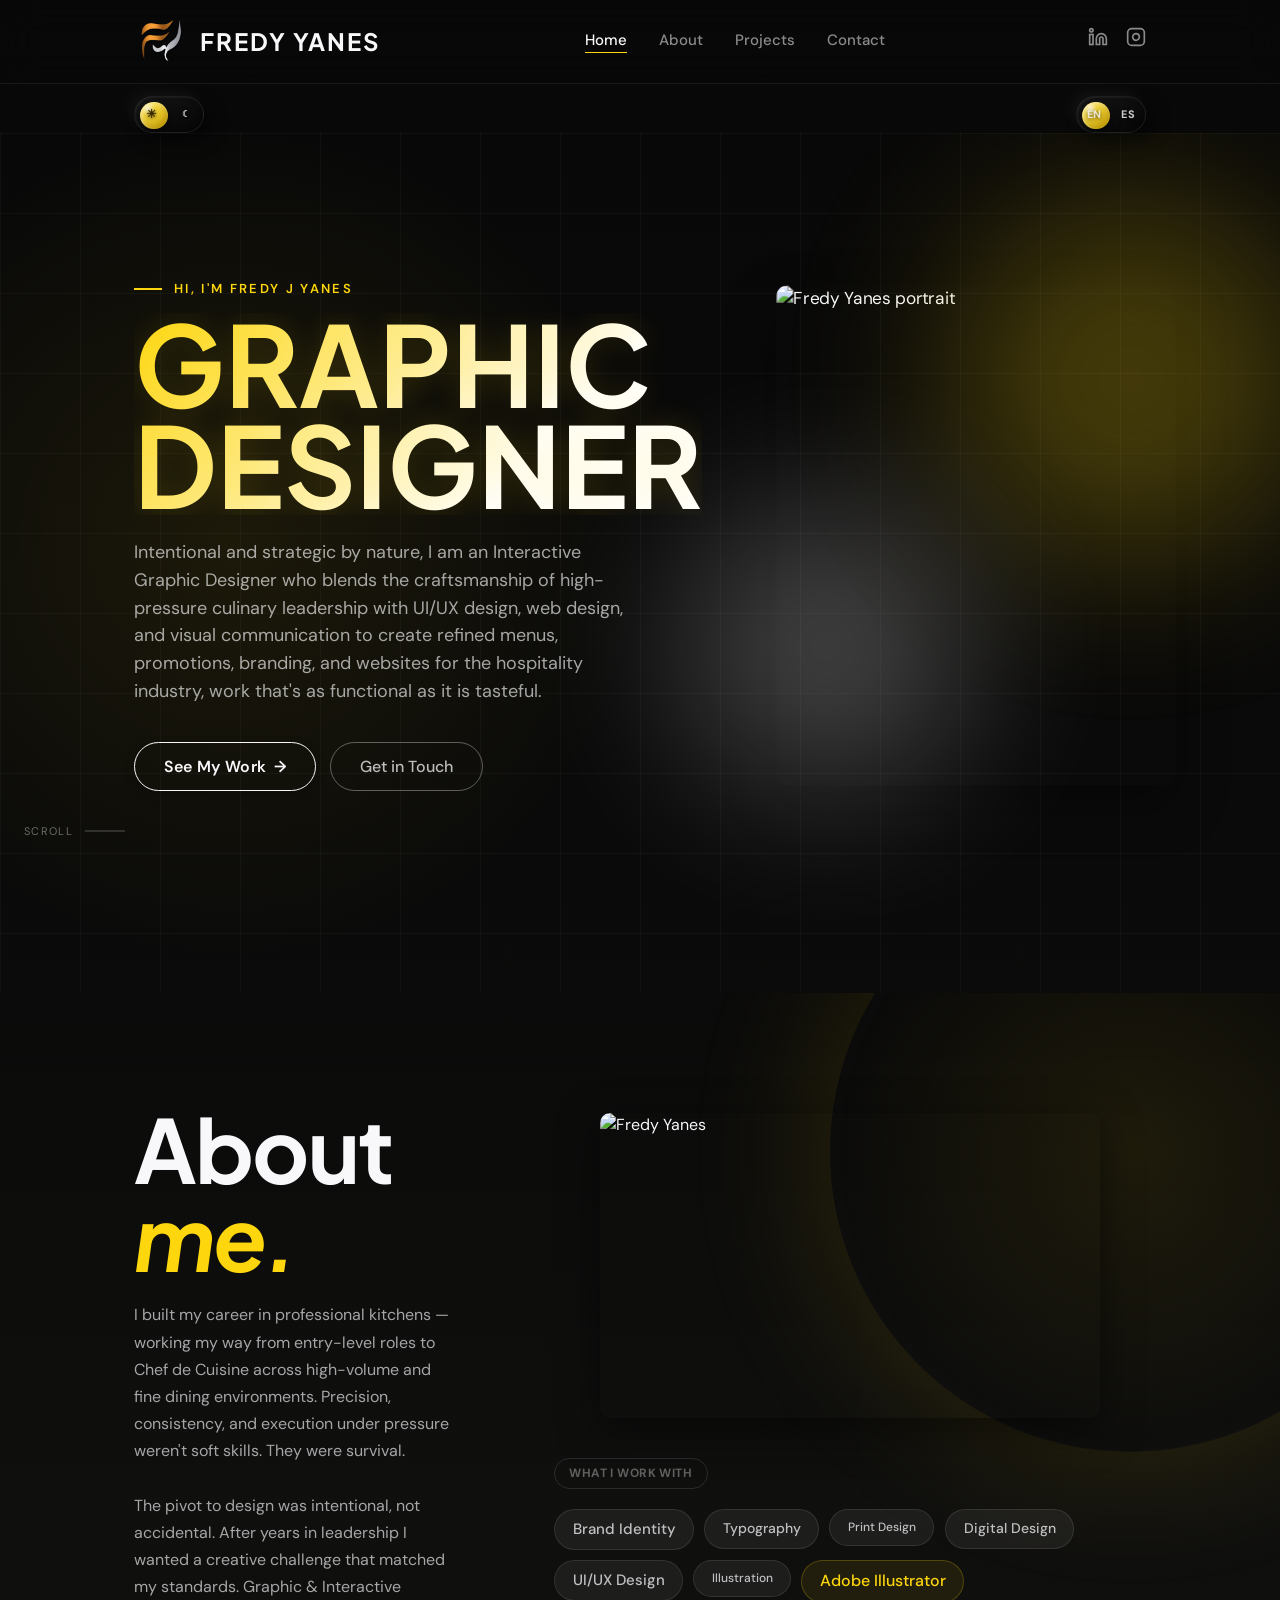
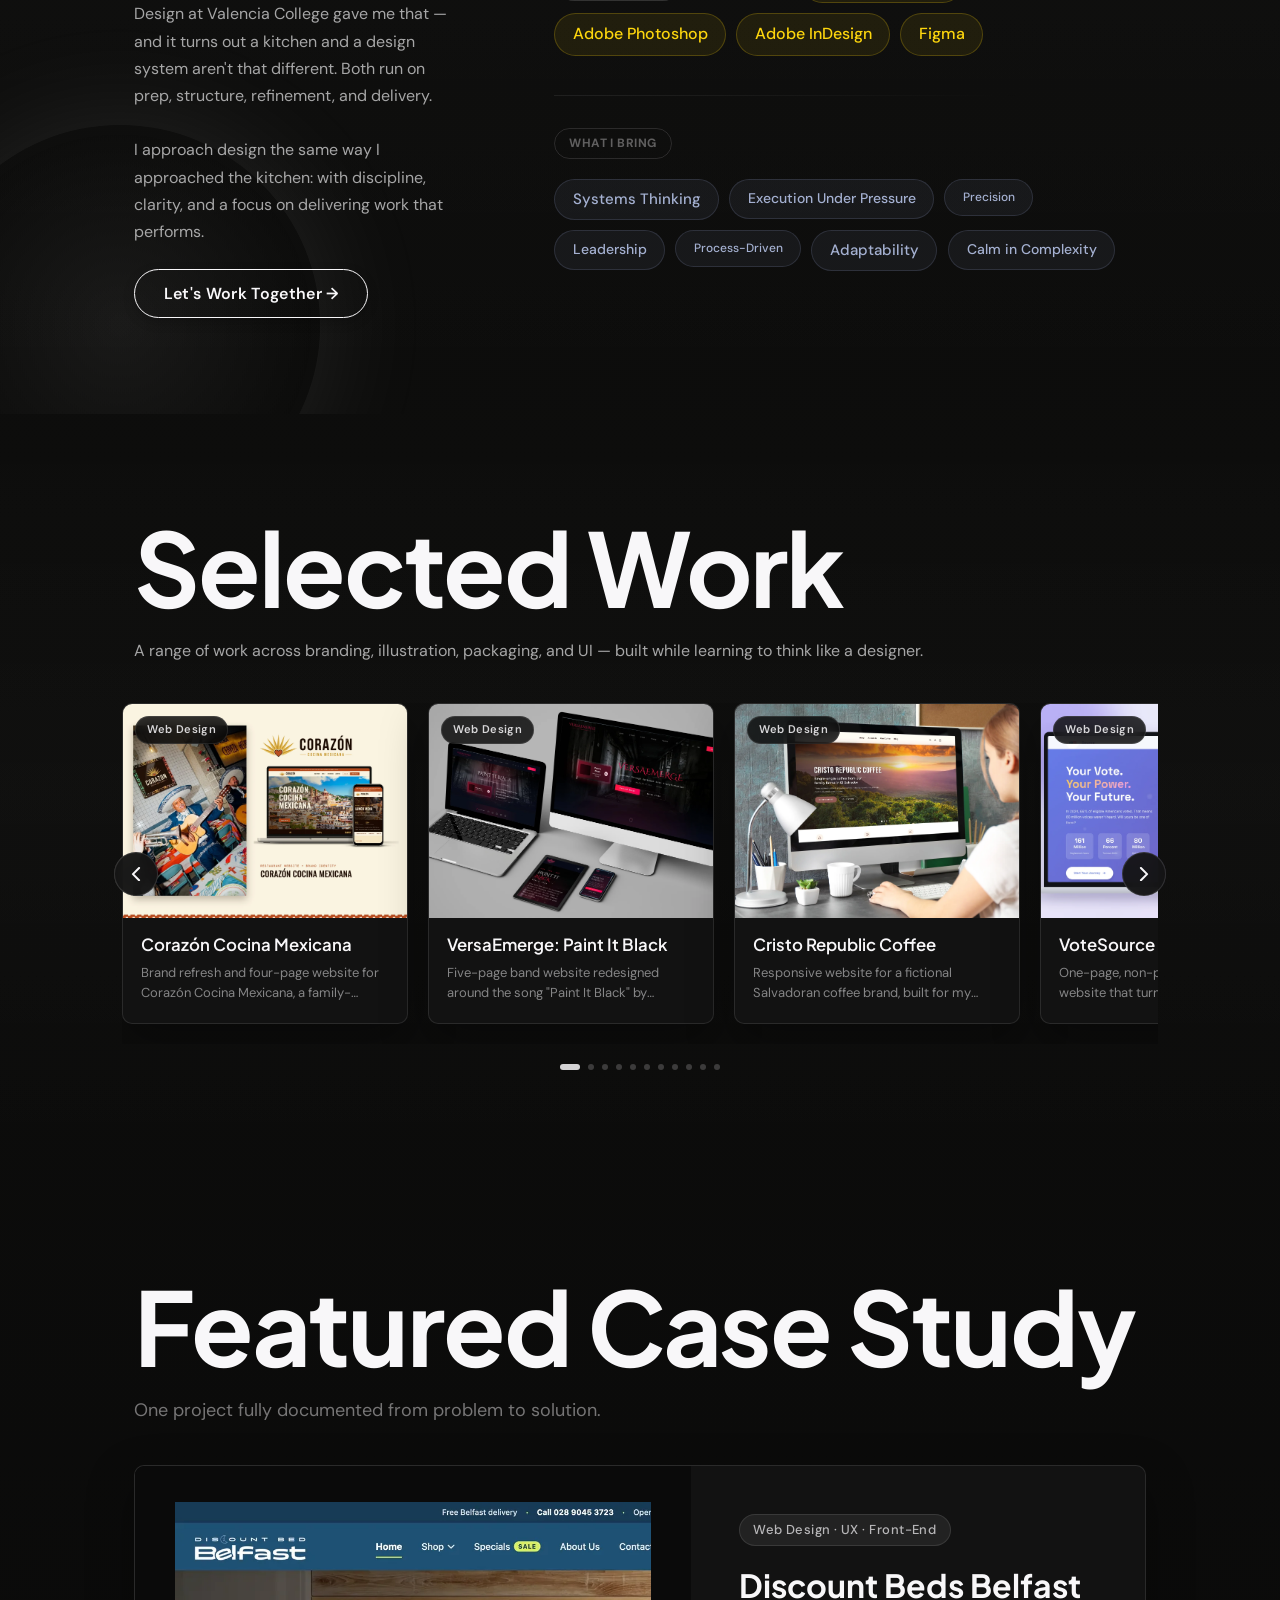
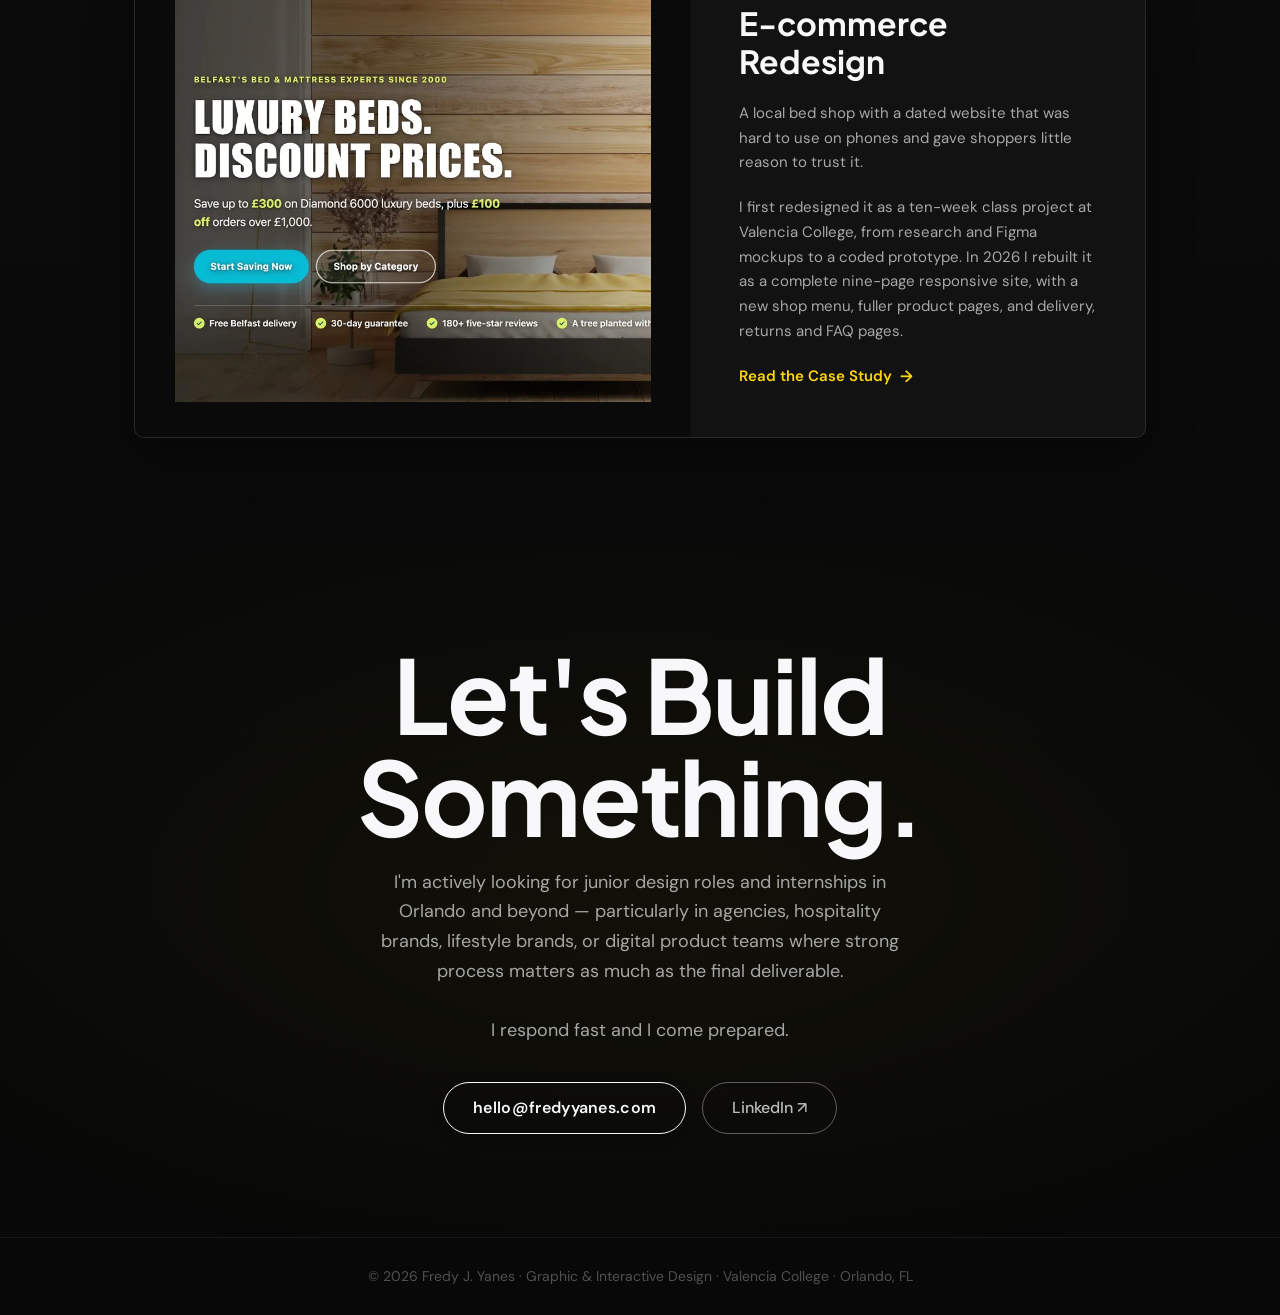
==== commit 00237330: "Featured case study: remove scroll preview, use new hero image Reverts the auto-scrolling preview to" ====
--- a/index.html
+++ b/index.html
@@ -211,9 +211,7 @@
         </div>
         <div class="featured-card">
           <div class="featured-image">
-            <div class="featured-scroll" data-featured-scroll>
-              <img src="discount-beds-belfast/images/desktop-index-full.webp" width="952" height="3894" alt="Full home page of the redesigned Discount Beds Belfast website, scrolling from the hero down to the footer" class="featured-scroll-img" loading="lazy" decoding="async">
-            </div>
+            <img src="discount-beds-belfast/images/desktop-index-hero.webp" width="1440" height="900" alt="Hero banner of the redesigned Discount Beds Belfast website" class="featured-img featured-img--left" loading="lazy">
           </div>
           <div class="featured-info">
             <span class="badge">Web Design · UX · Front-End</span>
--- a/style.css
+++ b/style.css
@@ -1936,58 +1936,3 @@
 body.light-theme .modal-gallery img { border-color: rgba(22,20,16,0.12); }
 body.light-theme .modal-gallery figcaption { color: rgba(22,20,16,0.6); }
 body.light-theme .modal-stat { border-color: rgba(22,20,16,0.12); }
-
-/* ============================================================
-   FEATURED CASE STUDY: AUTO-SCROLLING HOMEPAGE PREVIEW
-   Same frame size as the old static image (476x500 on desktop,
-   full width at the 1440:900 ratio on phones). The full-length
-   screenshot slides slowly top to bottom and back, pausing on hover.
-   ============================================================ */
-.featured-scroll {
-  width: 476px;
-  height: 500px;
-  overflow: hidden;
-  position: relative;
-  container-type: size;
-  flex-shrink: 0;
-}
-
-.featured-scroll-img {
-  display: block;
-  width: 100%;
-  height: auto;
-  max-width: none;
-  will-change: transform;
-  animation: featured-scroll 36s ease-in-out infinite alternate;
-}
-
-@keyframes featured-scroll {
-  0%, 8%    { transform: translateY(0); }
-  92%, 100% { transform: translateY(calc(-100% + 100cqh)); }
-}
-
-@media (hover: hover) {
-  .featured-scroll:hover .featured-scroll-img { animation-play-state: paused; }
-}
-
-.featured-scroll.is-paused .featured-scroll-img,
-.featured-scroll.is-offscreen .featured-scroll-img {
-  animation-play-state: paused;
-}
-
-@media (max-width: 768px) {
-  .featured-scroll {
-    width: 100%;
-    height: auto;
-    aspect-ratio: 1440 / 900;
-    max-height: 500px;
-  }
-}
-
-@media (prefers-reduced-motion: reduce) {
-  .featured-scroll-img {
-    animation: none;
-    transform: none;
-    will-change: auto;
-  }
-}
